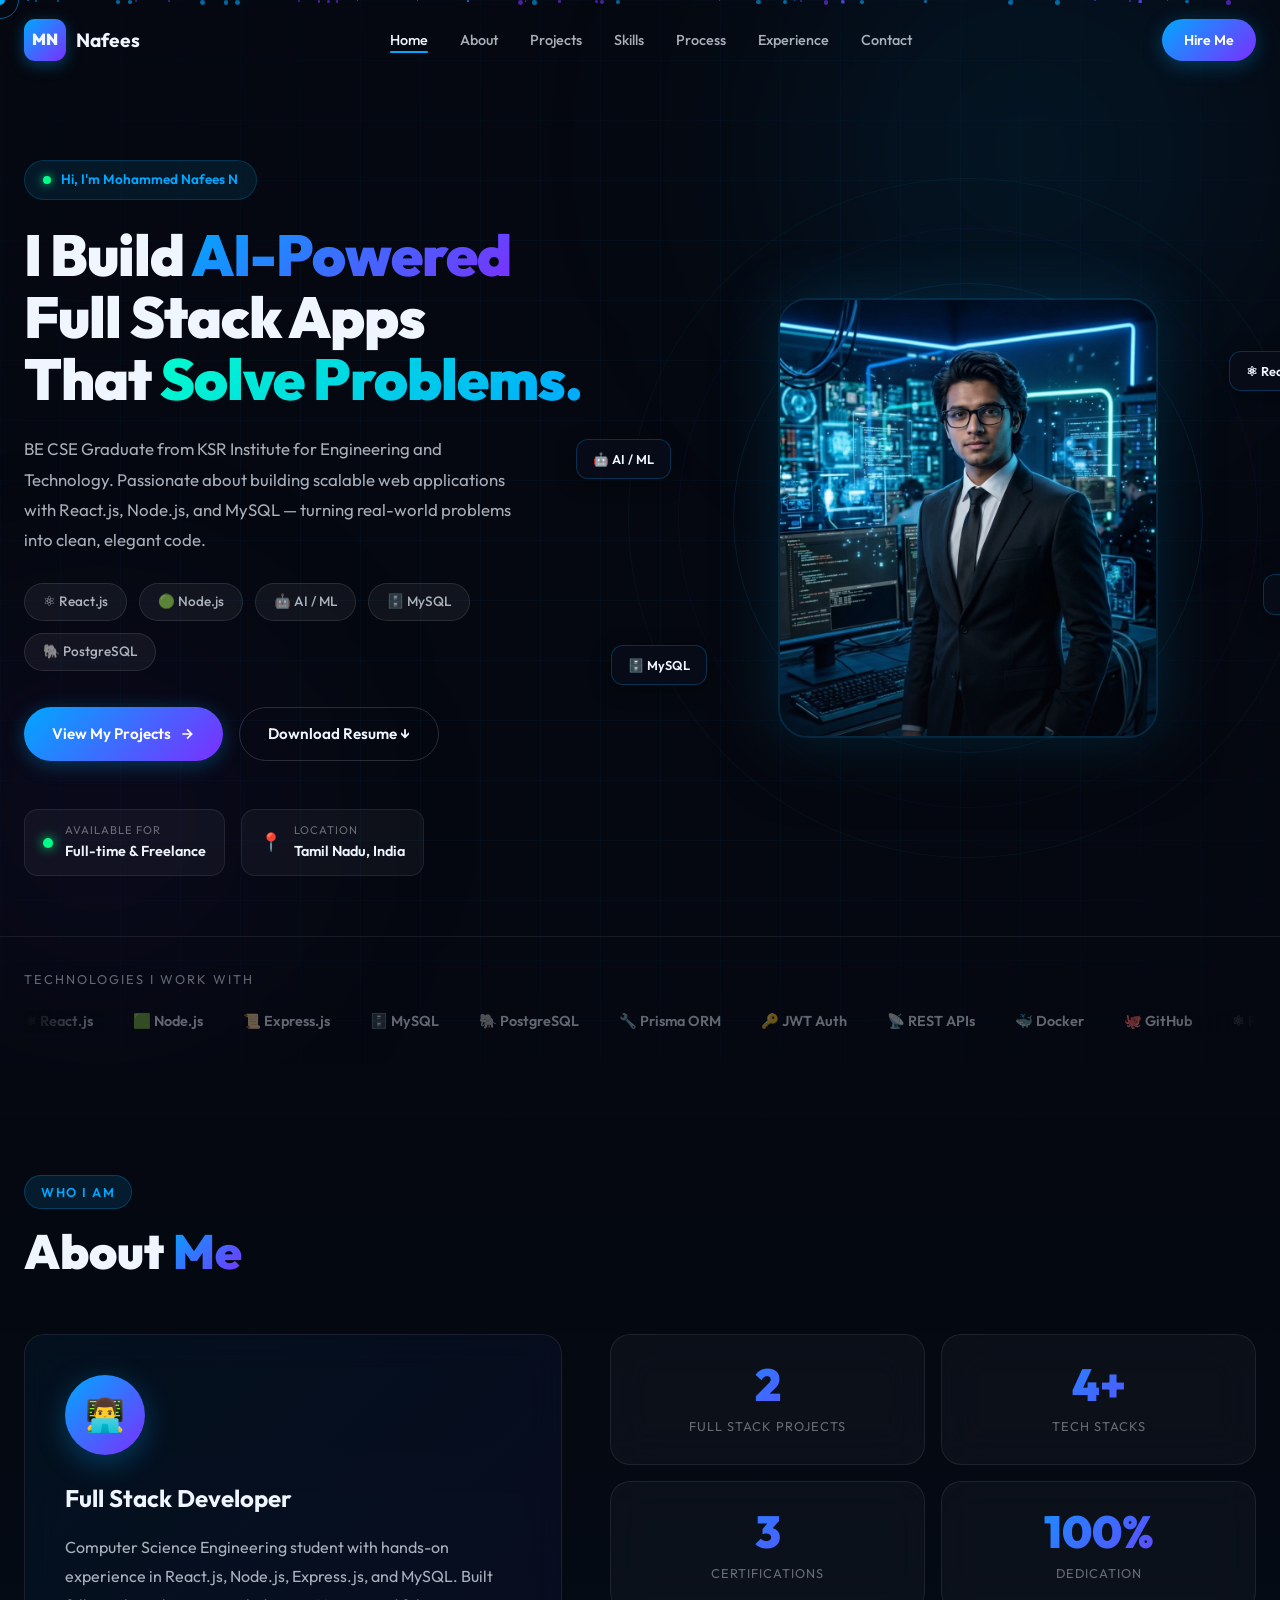
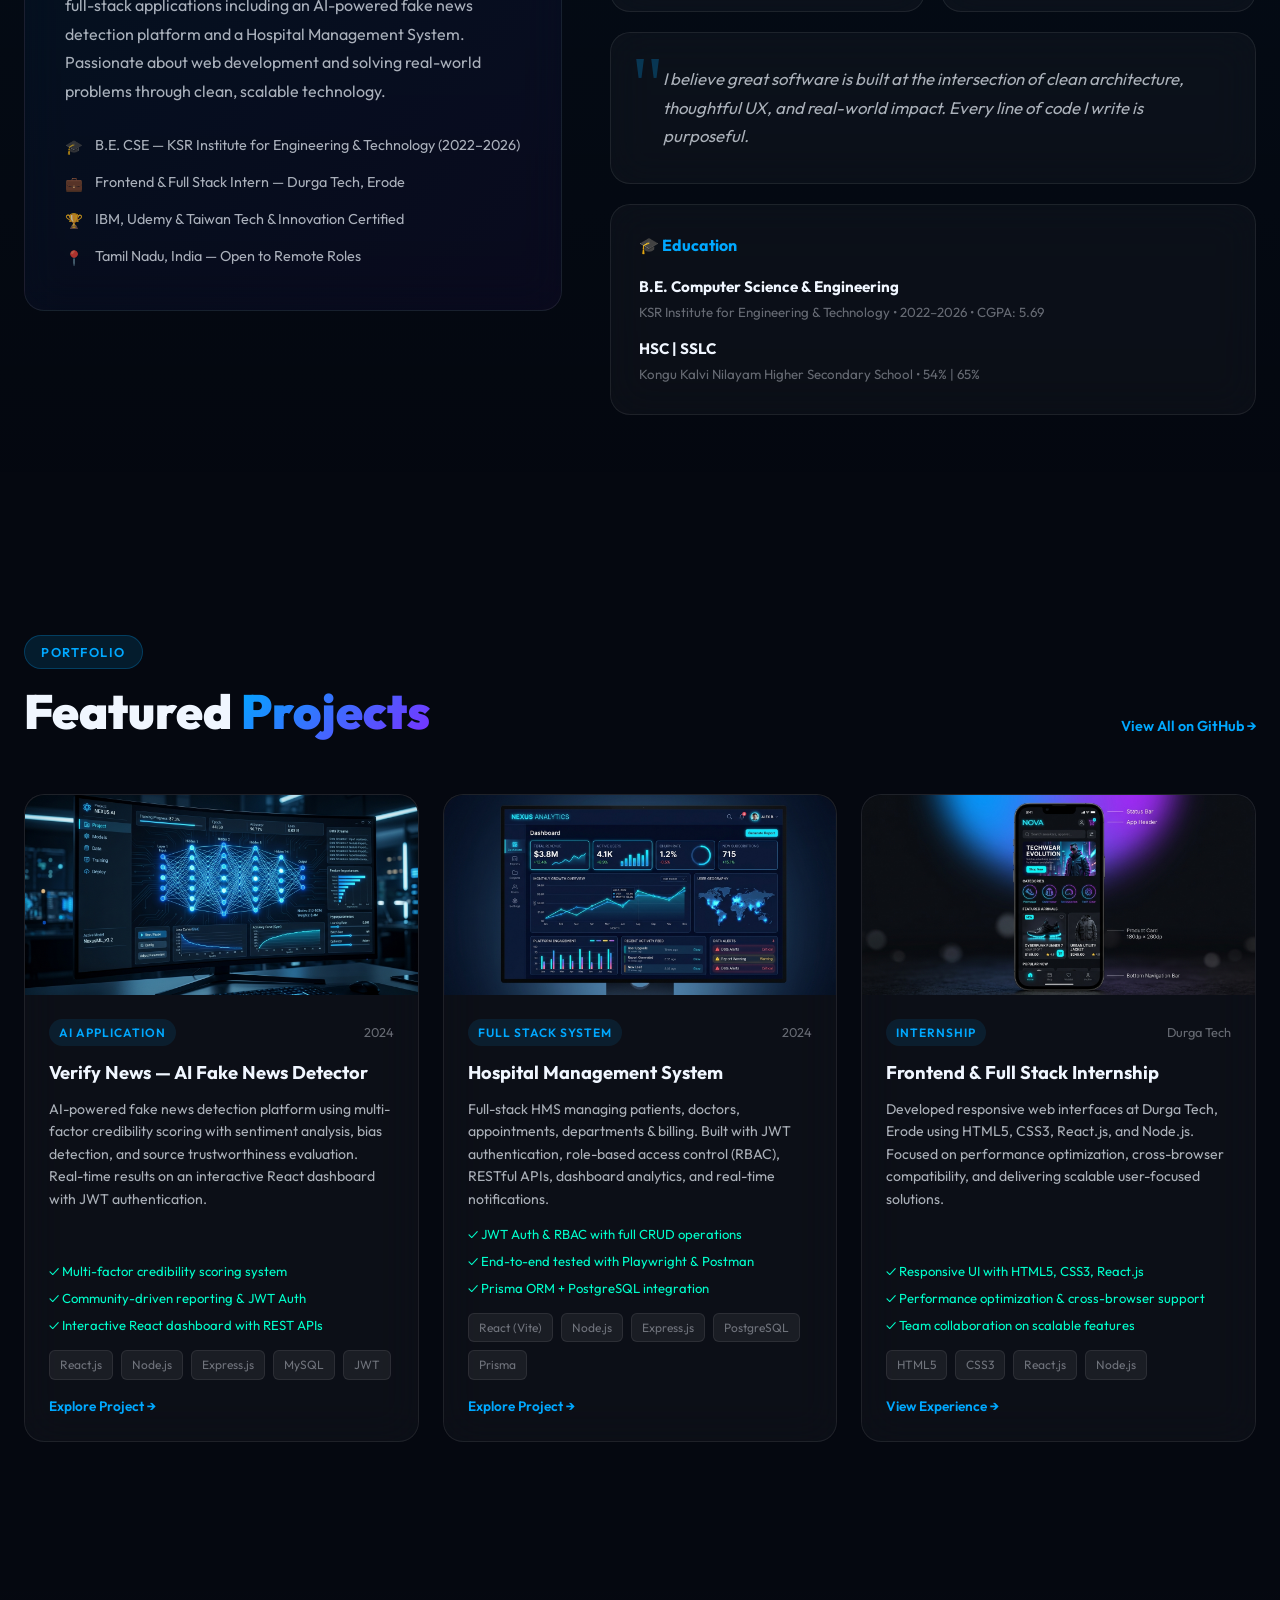
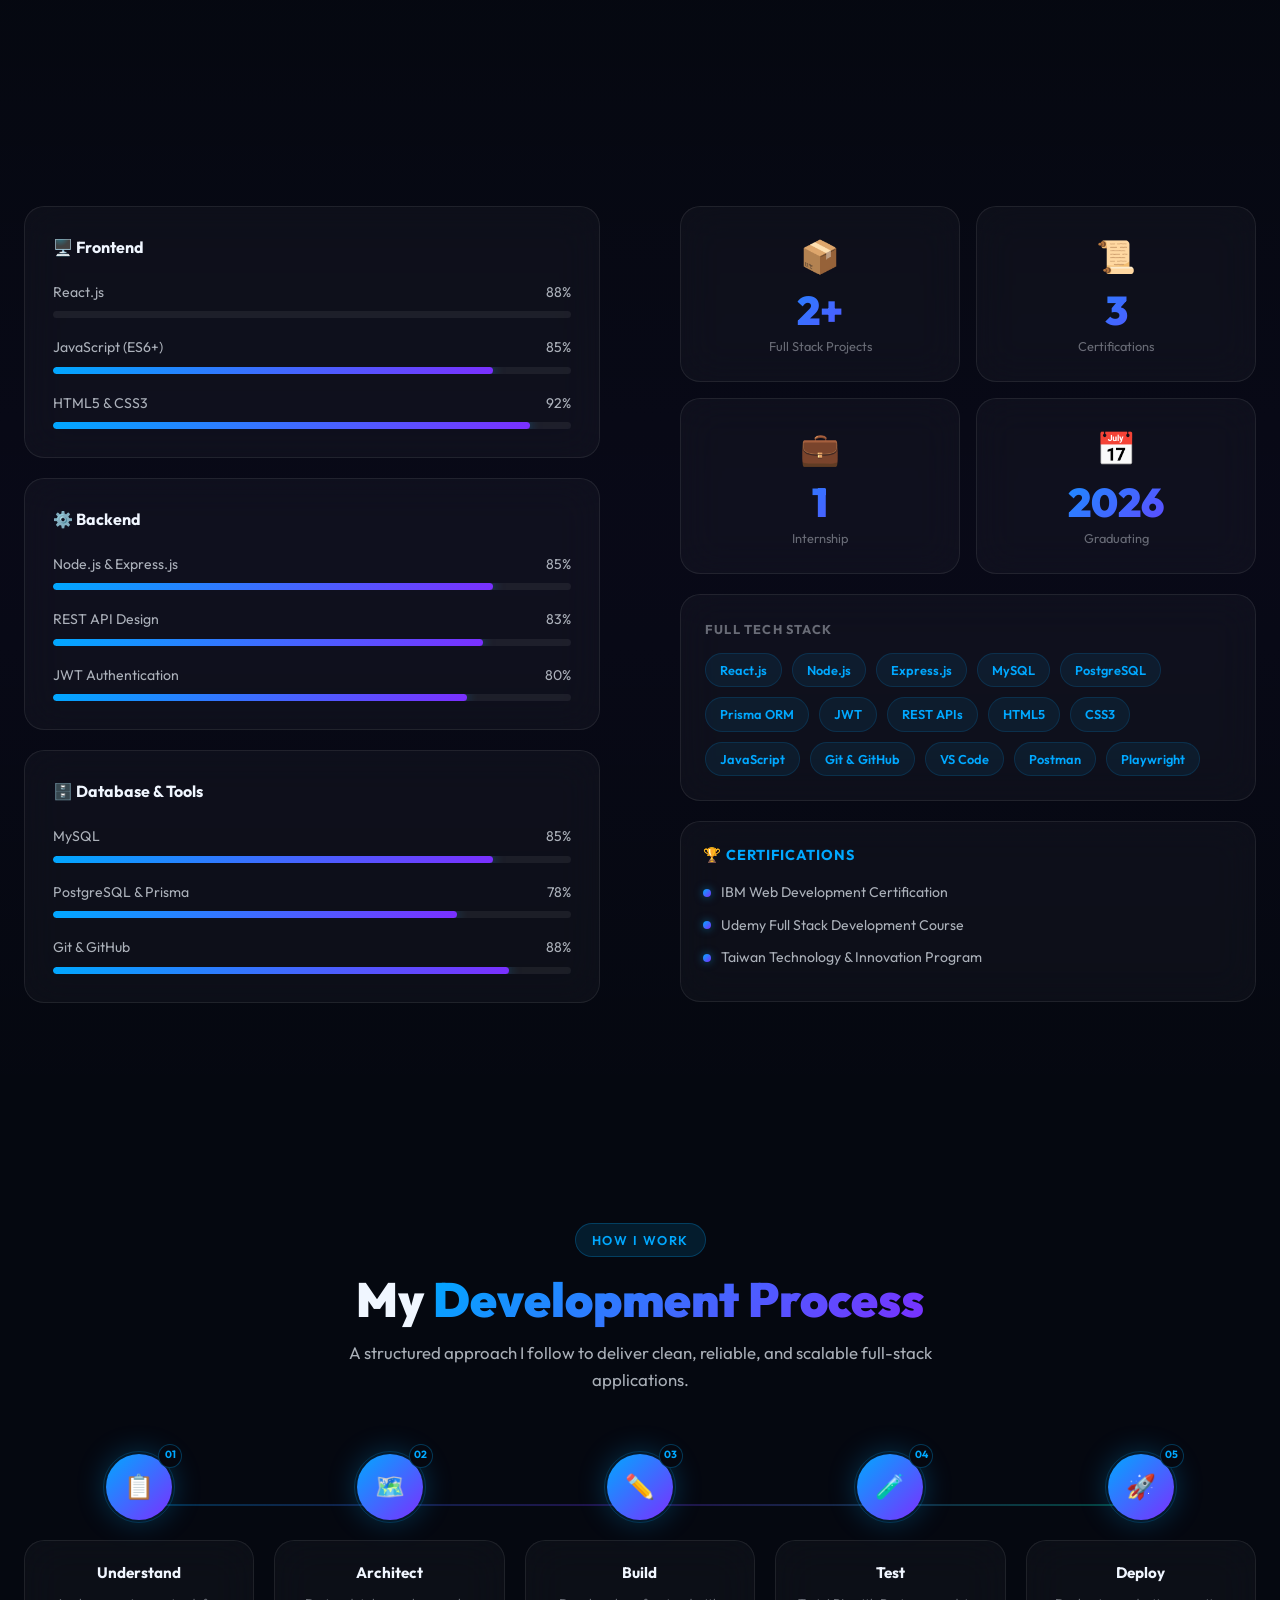
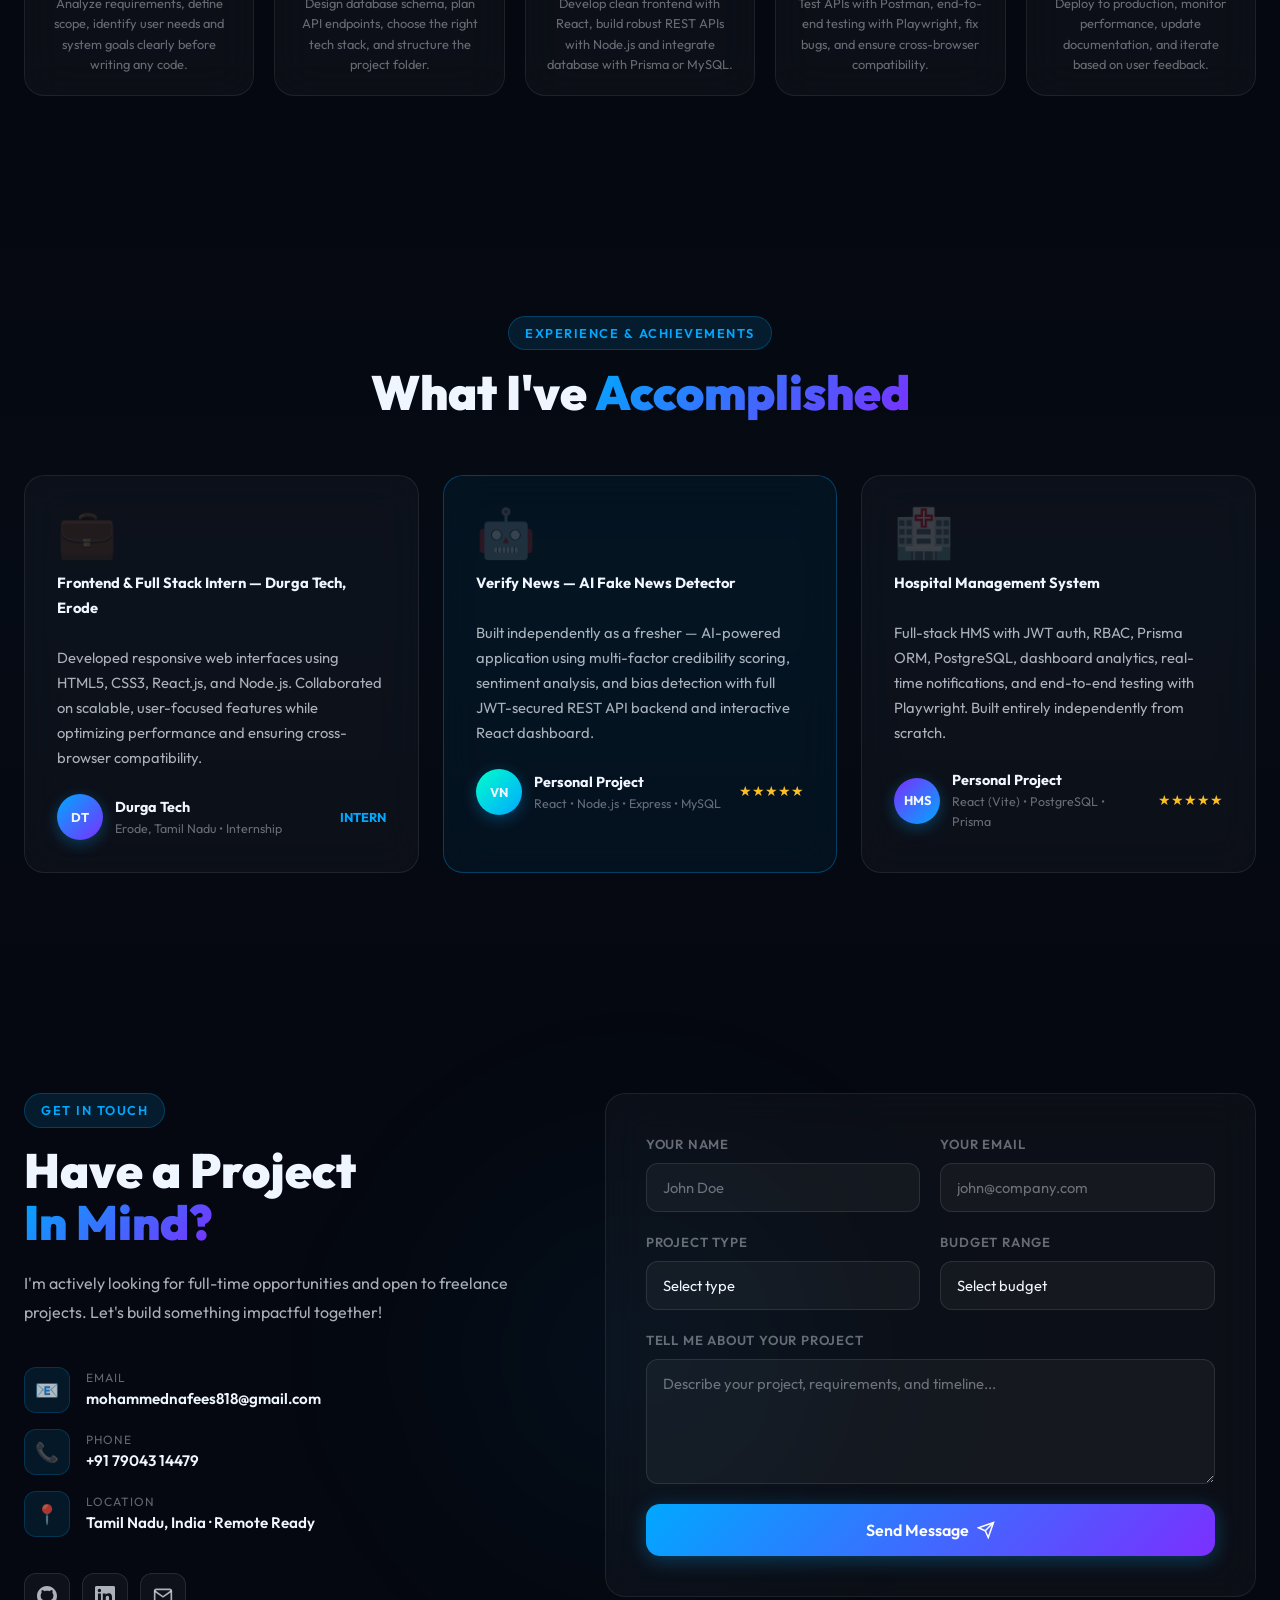
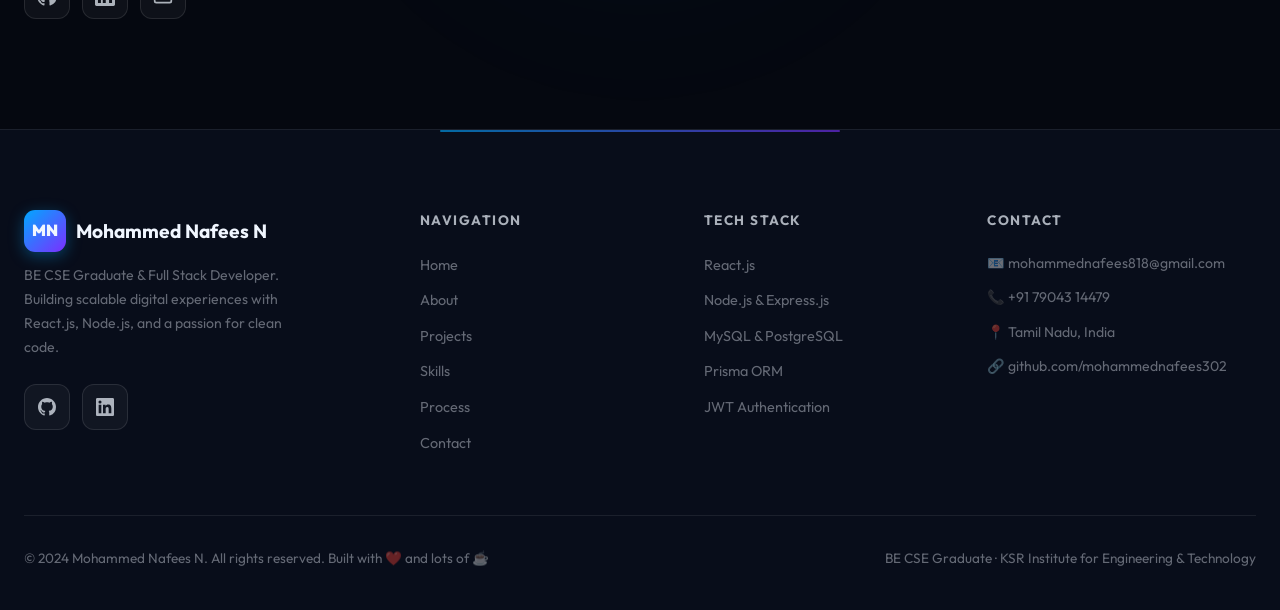
==== index.html @ f640bba7 "Initial portfolio upload" ====
﻿<!DOCTYPE html>
<html lang="en">
<head>
<meta charset="UTF-8"/>
<meta name="viewport" content="width=device-width, initial-scale=1.0"/>
<title>Mohammed Nafees N | Full Stack Developer</title>
<meta name="description" content="Mohammed Nafees N - BE CSE Graduate & Full Stack Developer skilled in React.js, Node.js, Express.js, MySQL and PostgreSQL."/>
<link href="https://fonts.googleapis.com/css2?family=Outfit:wght@300;400;500;600;700;800;900&display=swap" rel="stylesheet"/>
<style>
*,*::before,*::after{box-sizing:border-box;margin:0;padding:0}
:root{
  --bg:#050810;--bg2:#080d1a;--card:rgba(255,255,255,0.03);--card-h:rgba(255,255,255,0.06);
  --glass:rgba(255,255,255,0.08);--glow-b:rgba(0,168,255,0.3);
  --blue:#00a8ff;--purple:#7b2fff;--cyan:#00ffcc;
  --blue-g:rgba(0,168,255,0.15);
  --t1:#f0f6ff;--t2:rgba(240,246,255,0.7);--t3:rgba(240,246,255,0.4);
  --grad:linear-gradient(135deg,#00a8ff,#7b2fff);
  --grad2:linear-gradient(135deg,#00ffcc,#00a8ff);
  --sh:0 0 40px rgba(0,168,255,0.15);--sh2:0 8px 32px rgba(0,0,0,0.4);
  --r:20px;--r2:12px;--nav:80px;--pad:110px;
}
html{scroll-behavior:smooth;scroll-padding-top:var(--nav)}
body{font-family:'Outfit',sans-serif;background:var(--bg);color:var(--t1);overflow-x:hidden;line-height:1.6;cursor:none}

/* SCROLLBAR */
::-webkit-scrollbar{width:5px}::-webkit-scrollbar-track{background:var(--bg)}::-webkit-scrollbar-thumb{background:rgba(0,168,255,0.4);border-radius:3px}

/* CURSOR */
#cur,#cuf{position:fixed;border-radius:50%;pointer-events:none;z-index:9999;transform:translate(-50%,-50%);transition:transform .15s}
#cur{width:10px;height:10px;background:var(--blue);mix-blend-mode:screen;transition:transform .08s}
#cuf{width:38px;height:38px;border:1.5px solid rgba(0,168,255,0.5);transition:transform .18s ease-out}
a:hover,button:hover{cursor:none}

/* PARTICLES */
#ptc{position:fixed;inset:0;pointer-events:none;z-index:0;overflow:hidden}
.p{position:absolute;border-radius:50%;animation:pfloat linear infinite}
@keyframes pfloat{0%{transform:translateY(100vh) translateX(0);opacity:0}10%{opacity:.5}90%{opacity:.2}100%{transform:translateY(-80px) translateX(var(--d));opacity:0}}

/* NAVBAR */
.nav{position:fixed;top:0;left:0;right:0;height:var(--nav);z-index:1000;transition:all .4s;padding:0 24px}
.nav.sc{background:rgba(5,8,16,.94);backdrop-filter:blur(24px);border-bottom:1px solid var(--glass);box-shadow:0 4px 30px rgba(0,0,0,.5)}
.nc{max-width:1280px;margin:0 auto;height:100%;display:flex;align-items:center;gap:40px}
.logo{display:flex;align-items:center;gap:10px;text-decoration:none;color:var(--t1);font-weight:700;font-size:1.2rem;flex-shrink:0}
.lb{width:42px;height:42px;background:var(--grad);border-radius:11px;display:flex;align-items:center;justify-content:center;font-weight:900;font-size:1rem;box-shadow:0 4px 15px rgba(0,168,255,.35)}
.nl{display:flex;align-items:center;gap:4px;list-style:none;margin-left:auto}
.nl a{color:var(--t2);text-decoration:none;font-size:.9rem;font-weight:500;padding:8px 14px;border-radius:8px;transition:all .2s;position:relative}
.nl a::after{content:'';position:absolute;bottom:4px;left:50%;right:50%;height:2px;background:var(--blue);border-radius:2px;transition:all .3s}
.nl a:hover,.nl a.act{color:var(--t1)}
.nl a:hover::after,.nl a.act::after{left:14px;right:14px}
.hm{display:none;flex-direction:column;gap:5px;background:none;border:none;cursor:none;margin-left:auto;padding:4px}
.hm span{width:24px;height:2px;background:var(--t1);border-radius:2px;transition:.3s;display:block}

/* BUTTONS */
.btn{display:inline-flex;align-items:center;gap:8px;background:var(--grad);color:#fff;padding:14px 28px;border-radius:50px;font-weight:600;font-size:.95rem;text-decoration:none;border:none;cursor:none;font-family:'Outfit',sans-serif;transition:all .3s;position:relative;overflow:hidden;box-shadow:0 4px 20px rgba(0,168,255,.3)}
.btn::before{content:'';position:absolute;inset:0;background:linear-gradient(135deg,rgba(255,255,255,.15),transparent);opacity:0;transition:opacity .3s}
.btn:hover::before{opacity:1}
.btn:hover{transform:translateY(-3px);box-shadow:0 8px 30px rgba(0,168,255,.5)}
.btn.sm{padding:10px 22px;font-size:.88rem}
.btn.fw{width:100%;justify-content:center;border-radius:14px;padding:16px;font-size:1rem}
.btn2{display:inline-flex;align-items:center;gap:8px;background:transparent;color:var(--t1);padding:14px 28px;border-radius:50px;font-weight:600;font-size:.95rem;text-decoration:none;border:1.5px solid rgba(255,255,255,.15);cursor:none;font-family:'Outfit',sans-serif;transition:all .3s}
.btn2:hover{border-color:var(--blue);color:var(--blue);background:rgba(0,168,255,.08);transform:translateY(-2px)}

/* TEXT */
.gt{background:var(--grad);-webkit-background-clip:text;-webkit-text-fill-color:transparent;background-clip:text}
.gt2{background:var(--grad2);-webkit-background-clip:text;-webkit-text-fill-color:transparent;background-clip:text}
.tag-pill{display:inline-block;background:rgba(0,168,255,.12);color:var(--blue);border:1px solid rgba(0,168,255,.25);padding:6px 16px;border-radius:50px;font-size:.8rem;font-weight:600;letter-spacing:1.5px;text-transform:uppercase;margin-bottom:16px}

/* GLASS CARD */
.gc{background:var(--card);border:1px solid var(--glass);border-radius:var(--r);backdrop-filter:blur(20px);-webkit-backdrop-filter:blur(20px);transition:all .4s cubic-bezier(.25,.46,.45,.94)}
.gc:hover{background:var(--card-h);border-color:var(--glow-b);box-shadow:var(--sh),var(--sh2);transform:translateY(-5px)}

/* CONTAINER */
.con{max-width:1280px;margin:0 auto;padding:0 24px;position:relative;z-index:2}
.sec{padding:var(--pad) 0;position:relative}
.sh{margin-bottom:56px}
.sh h2{font-size:clamp(2rem,4vw,3rem);font-weight:900;line-height:1.1}
.sh.c{text-align:center}
.sd{color:var(--t2);max-width:600px;margin:14px auto 0;font-size:1.05rem}
.val{display:inline-block;color:var(--blue);font-weight:600;text-decoration:none;font-size:.9rem;margin-top:8px}
.val:hover{opacity:.8}

/* ========== HERO ========== */
.hero{min-height:100vh;display:flex;flex-direction:column;justify-content:center;position:relative;overflow:hidden;padding-top:var(--nav)}
.hgrid{position:absolute;inset:0;background-image:linear-gradient(rgba(0,168,255,.04) 1px,transparent 1px),linear-gradient(90deg,rgba(0,168,255,.04) 1px,transparent 1px);background-size:60px 60px;mask-image:radial-gradient(ellipse 80% 80% at 50% 50%,black 40%,transparent 100%);-webkit-mask-image:radial-gradient(ellipse 80% 80% at 50% 50%,black 40%,transparent 100%)}
.hglow{position:absolute;border-radius:50%;filter:blur(120px);pointer-events:none}
.hg1{width:700px;height:700px;background:radial-gradient(circle,rgba(0,168,255,.13),transparent 70%);top:-200px;right:-100px}
.hg2{width:500px;height:500px;background:radial-gradient(circle,rgba(123,47,255,.1),transparent 70%);bottom:0;left:-150px}
.hcon{max-width:1280px;margin:0 auto;padding:80px 24px 60px;display:grid;grid-template-columns:1fr 1fr;gap:80px;align-items:center;position:relative;z-index:2}
.hbadge{display:inline-flex;align-items:center;gap:10px;background:rgba(0,168,255,.1);border:1px solid rgba(0,168,255,.2);color:var(--blue);padding:8px 18px;border-radius:50px;font-size:.85rem;font-weight:600;margin-bottom:24px;animation:fdown .8s ease forwards}
.bdot{width:8px;height:8px;background:#00ff88;border-radius:50%;box-shadow:0 0 10px #00ff88;animation:pulse 2s infinite}
@keyframes pulse{0%,100%{box-shadow:0 0 6px #00ff88;transform:scale(1)}50%{box-shadow:0 0 18px #00ff88;transform:scale(1.25)}}
.htitle{font-size:clamp(2.4rem,4.5vw,4rem);font-weight:900;line-height:1.08;letter-spacing:-1px;margin-bottom:24px;animation:fup .9s .1s ease both}
.hdesc{color:var(--t2);font-size:1.05rem;line-height:1.8;margin-bottom:28px;max-width:500px;animation:fup .9s .2s ease both}
.htags{display:flex;gap:12px;flex-wrap:wrap;margin-bottom:36px;animation:fup .9s .3s ease both}
.htag{background:rgba(255,255,255,.05);border:1px solid rgba(255,255,255,.1);color:var(--t2);padding:7px 18px;border-radius:50px;font-size:.85rem;font-weight:500;transition:all .2s}
.htag:hover{border-color:rgba(0,168,255,.3);color:var(--blue);background:rgba(0,168,255,.06)}
.hact{display:flex;gap:16px;flex-wrap:wrap;margin-bottom:48px;animation:fup .9s .4s ease both}
.hsc{display:flex;gap:16px;flex-wrap:wrap;animation:fup .9s .5s ease both}
.scard{display:flex;align-items:center;gap:12px;background:rgba(255,255,255,.04);border:1px solid rgba(255,255,255,.08);padding:12px 18px;border-radius:14px;backdrop-filter:blur(10px)}
.sdot{width:10px;height:10px;border-radius:50%;flex-shrink:0}
.sdot.g{background:#00ff88;box-shadow:0 0 12px #00ff88;animation:pulse 2s infinite}
.slbl{font-size:.7rem;color:var(--t3);text-transform:uppercase;letter-spacing:1px}
.sval{font-size:.9rem;font-weight:600}
/* Hero Image */
.hiw{position:relative;display:flex;align-items:center;justify-content:center;animation:fright 1s .3s ease both}
.himc{position:relative;width:380px;height:440px;border-radius:30px;overflow:hidden;z-index:3;border:2px solid rgba(0,168,255,.2);box-shadow:0 0 60px rgba(0,168,255,.2),0 20px 60px rgba(0,0,0,.5)}
.himg{width:100%;height:100%;object-fit:cover}
.himgl{position:absolute;inset:0;background:linear-gradient(to top,rgba(5,8,16,.6) 0%,transparent 50%);z-index:4}
.oring{position:absolute;border-radius:50%;border:1px solid rgba(0,168,255,.12);animation:ospin linear infinite;z-index:1}
.or1{width:470px;height:470px;animation-duration:20s}
.or2{width:580px;height:580px;animation-duration:32s;border-color:rgba(123,47,255,.08);animation-direction:reverse}
.or3{width:680px;height:680px;animation-duration:45s;border-color:rgba(0,255,204,.05)}
@keyframes ospin{from{transform:rotate(0deg)}to{transform:rotate(360deg)}}
.fbadge{position:absolute;background:rgba(8,13,26,.92);border:1px solid rgba(0,168,255,.25);backdrop-filter:blur(12px);color:var(--t1);padding:9px 16px;border-radius:12px;font-size:.8rem;font-weight:600;z-index:10;white-space:nowrap;box-shadow:0 4px 20px rgba(0,0,0,.4)}
.fb1{top:12%;right:-12%;animation:bob 3s ease-in-out infinite}
.fb2{bottom:28%;right:-18%;animation:bob 3.5s .5s ease-in-out infinite}
.fb3{top:32%;left:-18%;animation:bob 4s 1s ease-in-out infinite}
.fb4{bottom:12%;left:-12%;animation:bob 3.2s 1.5s ease-in-out infinite}
@keyframes bob{0%,100%{transform:translateY(0)}50%{transform:translateY(-12px)}}

/* TRUSTED */
.trs{max-width:1280px;margin:0 auto;padding:32px 24px;border-top:1px solid var(--glass);position:relative;z-index:2}
.trsl{color:var(--t3);font-size:.8rem;text-transform:uppercase;letter-spacing:2px;margin-bottom:20px}
.trl{display:flex;gap:0;overflow:hidden;position:relative}
.trl::before,.trl::after{content:'';position:absolute;top:0;bottom:0;width:80px;z-index:2}
.trl::before{left:0;background:linear-gradient(90deg,var(--bg),transparent)}
.trl::after{right:0;background:linear-gradient(270deg,var(--bg),transparent)}
.trl-inner{display:flex;gap:40px;animation:scroll 20s linear infinite;white-space:nowrap}
.trl-inner2{display:flex;gap:40px;white-space:nowrap}
@keyframes scroll{0%{transform:translateX(0)}100%{transform:translateX(-50%)}}
.tlogo{color:var(--t3);font-size:.9rem;font-weight:600;transition:color .2s;flex-shrink:0}
.tlogo:hover{color:var(--t2)}

/* ANIMATIONS */
@keyframes fup{from{opacity:0;transform:translateY(35px)}to{opacity:1;transform:translateY(0)}}
@keyframes fdown{from{opacity:0;transform:translateY(-20px)}to{opacity:1;transform:translateY(0)}}
@keyframes fright{from{opacity:0;transform:translateX(45px)}to{opacity:1;transform:translateX(0)}}
.reveal{opacity:0;transform:translateY(40px);transition:opacity .7s ease,transform .7s ease}
.reveal.vis{opacity:1;transform:translateY(0)}

/* ========== ABOUT ========== */
.about{background:linear-gradient(180deg,transparent,rgba(0,168,255,.02),transparent)}
.agrid{display:grid;grid-template-columns:1fr 1.2fr;gap:48px;align-items:start}
.acard{padding:40px;background:linear-gradient(135deg,rgba(0,168,255,.05),rgba(123,47,255,.05))}
.aiconr{width:80px;height:80px;border-radius:50%;background:var(--grad);display:flex;align-items:center;justify-content:center;margin-bottom:24px;font-size:2rem;box-shadow:0 8px 30px rgba(0,168,255,.3)}
.acard h3{font-size:1.5rem;font-weight:700;margin-bottom:16px}
.acard>p{color:var(--t2);line-height:1.8;margin-bottom:28px}
.ahls{display:flex;flex-direction:column;gap:12px}
.ahl{display:flex;align-items:flex-start;gap:12px;color:var(--t2);font-size:.9rem}
.ahl span:first-child{margin-top:2px;flex-shrink:0}
.sgrid{display:grid;grid-template-columns:1fr 1fr;gap:16px;margin-bottom:20px}
.sc2{padding:28px;text-align:center}
.sn{font-size:2.8rem;font-weight:900;background:var(--grad);-webkit-background-clip:text;-webkit-text-fill-color:transparent;background-clip:text;line-height:1}
.slab{color:var(--t3);font-size:.8rem;text-transform:uppercase;letter-spacing:1px;margin-top:8px}
.aq{padding:32px;position:relative;overflow:hidden}
.qm{font-size:5rem;line-height:.8;color:var(--blue);opacity:.25;font-family:Georgia,serif;position:absolute;top:20px;left:20px}
.aq p{color:var(--t2);font-style:italic;font-size:1.05rem;line-height:1.7;padding-left:20px;position:relative;z-index:1}
.educ{padding:28px;margin-top:20px}
.educ h4{font-size:1rem;font-weight:700;margin-bottom:16px;color:var(--blue)}
.educ-list{display:flex;flex-direction:column;gap:14px}
.educ-item h5{font-weight:700;font-size:.95rem}
.educ-item p{color:var(--t3);font-size:.83rem;margin-top:3px}

/* ========== WORK ========== */
.pgrid{display:grid;grid-template-columns:repeat(3,1fr);gap:24px}
.pcard{overflow:hidden;display:flex;flex-direction:column;transition:all .4s cubic-bezier(.25,.46,.45,.94)}
.pcard:hover{transform:translateY(-8px) scale(1.01)}
.piw{position:relative;overflow:hidden;height:200px;border-radius:var(--r) var(--r) 0 0}
.pimg{width:100%;height:100%;object-fit:cover;transition:transform .6s ease}
.pcard:hover .pimg{transform:scale(1.08)}
.pov{position:absolute;inset:0;background:rgba(5,8,16,.88);display:flex;align-items:center;justify-content:center;gap:16px;opacity:0;transition:opacity .35s;border-radius:var(--r) var(--r) 0 0}
.pcard:hover .pov{opacity:1}
.plb,.pgb{padding:10px 20px;border-radius:50px;font-size:.85rem;font-weight:600;text-decoration:none;transition:transform .2s}
.plb{background:var(--grad);color:#fff}
.pgb{background:transparent;border:1px solid rgba(255,255,255,.3);color:#fff}
.plb:hover,.pgb:hover{transform:scale(1.06)}
.pi{padding:24px;flex:1;display:flex;flex-direction:column}
.pm{display:flex;justify-content:space-between;align-items:center;margin-bottom:12px}
.pt{font-size:.75rem;text-transform:uppercase;letter-spacing:1px;color:var(--blue);font-weight:600;background:rgba(0,168,255,.1);padding:4px 10px;border-radius:50px}
.py{font-size:.8rem;color:var(--t3)}
.ptitle{font-size:1.15rem;font-weight:700;margin-bottom:10px}
.pdesc{color:var(--t2);font-size:.88rem;line-height:1.6;margin-bottom:14px;flex:1}
.ppts{display:flex;flex-direction:column;gap:6px;margin-bottom:14px}
.ppt{font-size:.82rem;color:var(--cyan);display:flex;align-items:center;gap:6px}
.ptags{display:flex;gap:8px;flex-wrap:wrap;margin-bottom:16px}
.ptags span{background:rgba(255,255,255,.06);border:1px solid rgba(255,255,255,.08);color:var(--t3);font-size:.75rem;padding:4px 10px;border-radius:6px}
.plink{color:var(--blue);font-size:.85rem;font-weight:600;text-decoration:none;transition:opacity .2s}
.plink:hover{opacity:.75}

/* ========== SKILLS ========== */
.skills{background:linear-gradient(180deg,transparent,rgba(123,47,255,.03),transparent)}
.skgrid{display:grid;grid-template-columns:1fr 1fr;gap:80px;align-items:start}
.skgrid h2{font-size:clamp(1.8rem,3vw,2.4rem);font-weight:900;margin-bottom:32px}
.skcats{display:flex;flex-direction:column;gap:20px}
.skcat{padding:28px}
.catit{font-size:1rem;font-weight:700;margin-bottom:20px}
.sbars{display:flex;flex-direction:column;gap:18px}
.sbi{}
.sbh{display:flex;justify-content:space-between;margin-bottom:8px;font-size:.88rem;color:var(--t2)}
.sbbg{height:7px;background:rgba(255,255,255,.06);border-radius:10px;overflow:hidden}
.sbf{height:100%;width:0;border-radius:10px;background:var(--grad);transition:width 1.6s cubic-bezier(.25,.46,.45,.94);box-shadow:0 0 12px rgba(0,168,255,.5)}
.igrid{display:grid;grid-template-columns:1fr 1fr;gap:16px;margin-bottom:20px}
.icard{padding:24px;text-align:center}
.iicon{font-size:2rem;margin-bottom:8px}
.inum{font-size:2.5rem;font-weight:900;background:var(--grad);-webkit-background-clip:text;-webkit-text-fill-color:transparent;background-clip:text;line-height:1}
.ilab{color:var(--t3);font-size:.8rem;margin-top:6px}
.tbub{padding:24px}
.tbub h4{color:var(--t3);font-size:.8rem;text-transform:uppercase;letter-spacing:1.2px;margin-bottom:14px}
.bwrap{display:flex;flex-wrap:wrap;gap:10px}
.bub{background:rgba(0,168,255,.08);border:1px solid rgba(0,168,255,.15);color:var(--blue);font-size:.8rem;font-weight:600;padding:6px 14px;border-radius:50px;transition:all .2s;cursor:default}
.bub:hover{background:rgba(0,168,255,.2);box-shadow:0 0 15px rgba(0,168,255,.2)}
.certc{padding:22px;margin-top:20px}
.certc h4{color:var(--blue);font-size:.9rem;font-weight:700;margin-bottom:14px;text-transform:uppercase;letter-spacing:1px}
.citem{display:flex;align-items:center;gap:10px;color:var(--t2);font-size:.88rem;margin-bottom:10px}
.cdot{width:8px;height:8px;border-radius:50%;background:var(--grad);flex-shrink:0;box-shadow:0 0 8px rgba(0,168,255,.5)}

/* ========== PROCESS ========== */
.ptl{position:relative;display:grid;grid-template-columns:repeat(5,1fr);gap:20px;margin-top:60px}
.pline{position:absolute;top:50px;left:10%;right:10%;height:2px;background:linear-gradient(90deg,var(--blue),var(--purple),var(--cyan));border-radius:2px;opacity:.25;z-index:0}
.pstep{display:flex;flex-direction:column;align-items:center;gap:20px;text-align:center;position:relative;z-index:2}
.psiw{position:relative}
.psico{width:66px;height:66px;background:var(--grad);border-radius:50%;display:flex;align-items:center;justify-content:center;font-size:1.5rem;box-shadow:0 0 30px rgba(0,168,255,.3);transition:transform .3s;position:relative}
.pstep:hover .psico{transform:scale(1.12)}
.psico::after{content:'';position:absolute;inset:-3px;border-radius:50%;border:1px solid rgba(0,168,255,.2);animation:ospin 8s linear infinite}
.pnum{position:absolute;top:-10px;right:-10px;background:var(--bg);color:var(--blue);font-size:.65rem;font-weight:700;width:24px;height:24px;border-radius:50%;border:1px solid rgba(0,168,255,.3);display:flex;align-items:center;justify-content:center}
.psc{padding:20px;flex:1;width:100%}
.psc h3{font-size:.95rem;font-weight:700;margin-bottom:8px}
.psc p{color:var(--t3);font-size:.8rem;line-height:1.6}

/* ========== EXPERIENCE ========== */
.tgrid{display:grid;grid-template-columns:repeat(3,1fr);gap:24px}
.tcard{padding:32px;position:relative;overflow:hidden}
.tcard.ft{border-color:rgba(0,168,255,.3);background:rgba(0,168,255,.06)}
.qi{font-size:3rem;color:var(--blue);opacity:.2;line-height:1;margin-bottom:14px}
.ttxt{color:var(--t2);font-size:.92rem;line-height:1.7;margin-bottom:24px}
.ttxt strong{color:var(--t1)}
.tau{display:flex;align-items:center;gap:12px}
.tav{width:46px;height:46px;border-radius:50%;background:var(--grad);display:flex;align-items:center;justify-content:center;font-weight:700;font-size:.8rem;flex-shrink:0;box-shadow:0 4px 15px rgba(0,168,255,.3)}
.tan{font-weight:700;font-size:.9rem}
.tar{color:var(--t3);font-size:.78rem}
.tstr{margin-left:auto;color:#fbbf24;font-size:.85rem}

/* ========== CONTACT ========== */
.cbg{position:absolute;width:600px;height:600px;background:radial-gradient(circle,rgba(0,168,255,.06),transparent 70%);top:50%;left:50%;transform:translate(-50%,-50%);filter:blur(80px);pointer-events:none}
.cgrid{display:grid;grid-template-columns:1fr 1.3fr;gap:80px;align-items:start}
.cgrid h2{font-size:clamp(2rem,4vw,3rem);font-weight:900;line-height:1.1;margin-bottom:20px}
.cgrid>div>p{color:var(--t2);line-height:1.8;margin-bottom:40px}
.cinfo{display:flex;flex-direction:column;gap:16px;margin-bottom:36px}
.citm{display:flex;align-items:center;gap:16px;text-decoration:none;color:var(--t2);transition:color .2s}
.citm:hover{color:var(--blue)}
.ciw{width:46px;height:46px;background:rgba(0,168,255,.1);border:1px solid rgba(0,168,255,.2);border-radius:12px;display:flex;align-items:center;justify-content:center;font-size:1.2rem;flex-shrink:0}
.clbl{font-size:.75rem;color:var(--t3);text-transform:uppercase;letter-spacing:1px}
.cval{font-size:.95rem;font-weight:600;color:var(--t1)}
.slinks{display:flex;gap:12px}
.sl{width:46px;height:46px;background:rgba(255,255,255,.04);border:1px solid rgba(255,255,255,.1);border-radius:12px;display:flex;align-items:center;justify-content:center;color:var(--t2);text-decoration:none;transition:all .2s;cursor:none}
.sl:hover{border-color:var(--blue);color:var(--blue);background:rgba(0,168,255,.1);transform:translateY(-3px)}
.cform{padding:40px}
.frow{display:grid;grid-template-columns:1fr 1fr;gap:20px;margin-bottom:20px}
.fg{display:flex;flex-direction:column;gap:8px}
.fg label{font-size:.82rem;color:var(--t3);font-weight:600;text-transform:uppercase;letter-spacing:.8px}
.fg input,.fg select,.fg textarea{background:rgba(255,255,255,.04);border:1px solid rgba(255,255,255,.1);border-radius:12px;color:var(--t1);font-family:'Outfit',sans-serif;font-size:.92rem;padding:14px 16px;transition:border-color .2s,box-shadow .2s;outline:none;width:100%;resize:vertical;-webkit-appearance:none;appearance:none}
.fg select option{background:#0d1424;color:var(--t1)}
.fg input:focus,.fg select:focus,.fg textarea:focus{border-color:var(--blue);box-shadow:0 0 0 3px rgba(0,168,255,.12)}
.fg input::placeholder,.fg textarea::placeholder{color:var(--t3)}
.fg-full{margin-bottom:20px}
.fsucc{display:none;margin-top:14px;padding:14px 20px;background:rgba(0,255,136,.1);border:1px solid rgba(0,255,136,.25);border-radius:12px;color:#00ff88;font-size:.9rem;font-weight:600;text-align:center}

/* ========== FOOTER ========== */
.footer{background:var(--bg2);border-top:1px solid var(--glass);padding:80px 0 40px;position:relative}
.fglow{position:absolute;top:0;left:50%;transform:translateX(-50%);width:400px;height:2px;background:var(--grad);opacity:.6;border-radius:2px}
.fgrid{display:grid;grid-template-columns:1.5fr 1fr 1fr 1.2fr;gap:60px;margin-bottom:60px}
.fbrand>p{color:var(--t3);font-size:.88rem;line-height:1.7;max-width:260px;margin-top:12px}
.fcol h4{font-size:.85rem;text-transform:uppercase;letter-spacing:1.5px;color:var(--t2);font-weight:700;margin-bottom:20px}
.fcol ul{list-style:none;display:flex;flex-direction:column;gap:10px}
.fcol ul li a{color:var(--t3);text-decoration:none;font-size:.9rem;transition:color .2s}
.fcol ul li a:hover{color:var(--blue)}
.fci{display:flex;flex-direction:column;gap:12px}
.fci a,.fci span{color:var(--t3);text-decoration:none;font-size:.88rem;transition:color .2s;display:block}
.fci a:hover{color:var(--blue)}
.fbot{border-top:1px solid var(--glass);padding-top:32px;display:flex;justify-content:space-between;align-items:center;flex-wrap:wrap;gap:12px}
.fbot p{color:var(--t3);font-size:.85rem}

/* RESPONSIVE */
@media(max-width:1024px){
  .hcon{grid-template-columns:1fr;gap:60px}
  .hiw{order:-1;justify-content:center}
  .hcont{text-align:center}
  .hdesc{max-width:600px;margin-left:auto;margin-right:auto}
  .htags,.hact,.hsc{justify-content:center}
  .agrid{grid-template-columns:1fr}
  .skgrid{grid-template-columns:1fr;gap:60px}
  .cgrid{grid-template-columns:1fr;gap:48px}
  .fgrid{grid-template-columns:1fr 1fr;gap:40px}
  .ptl{grid-template-columns:1fr}
  .pline{display:none}
  .pstep{flex-direction:row;text-align:left}
  .psc{text-align:left}
  .pgrid{grid-template-columns:1fr}
  .tgrid{grid-template-columns:1fr}
}
@media(max-width:768px){
  :root{--pad:80px}
  .nl{display:none;flex-direction:column;position:fixed;top:var(--nav);left:0;right:0;background:rgba(5,8,16,.97);backdrop-filter:blur(20px);padding:16px;border-bottom:1px solid var(--glass);gap:4px;z-index:999}
  .nl.open{display:flex}
  .nl a{padding:12px 16px;border-radius:10px}
  .nav .btn.sm{display:none}
  .hm{display:flex}
  .himc{width:300px;height:360px}
  .or1{width:360px;height:360px}.or2{width:440px;height:440px}.or3{width:520px;height:520px}
  .fbadge{display:none}
  .fgrid{grid-template-columns:1fr;gap:32px}
  .fbot{flex-direction:column;text-align:center}
  .frow{grid-template-columns:1fr}
  .sgrid,.igrid{grid-template-columns:1fr 1fr}
}
</style>
</head>
<body>

<div id="cur"></div>
<div id="cuf"></div>
<div id="ptc"></div>

<!-- NAV -->
<nav class="nav" id="nav">
  <div class="nc">
    <a href="#home" class="logo"><div class="lb">MN</div><span>Nafees</span></a>
    <ul class="nl" id="nl">
      <li><a href="#home" class="act">Home</a></li>
      <li><a href="#about">About</a></li>
      <li><a href="#work">Projects</a></li>
      <li><a href="#skills">Skills</a></li>
      <li><a href="#process">Process</a></li>
      <li><a href="#exp">Experience</a></li>
      <li><a href="#contact">Contact</a></li>
    </ul>
    <a href="#contact" class="btn sm" style="margin-left:auto">Hire Me</a>
    <button class="hm" id="hm" aria-label="menu"><span></span><span></span><span></span></button>
  </div>
</nav>

<!-- HERO -->
<section class="hero" id="home">
  <div class="hgrid"></div>
  <div class="hglow hg1"></div>
  <div class="hglow hg2"></div>
  <div class="hcon">
    <div class="hcont">
      <div class="hbadge"><span class="bdot"></span>Hi, I'm Mohammed Nafees N</div>
      <h1 class="htitle">
        I Build <span class="gt">AI-Powered</span><br>
        Full Stack Apps<br>
        That <span class="gt2">Solve Problems.</span>
      </h1>
      <p class="hdesc">BE CSE Graduate from KSR Institute for Engineering and Technology. Passionate about building scalable web applications with React.js, Node.js, and MySQL — turning real-world problems into clean, elegant code.</p>
      <div class="htags">
        <span class="htag">⚛ React.js</span>
        <span class="htag">🟢 Node.js</span>
        <span class="htag">🤖 AI / ML</span>
        <span class="htag">🗄️ MySQL</span>
        <span class="htag">🐘 PostgreSQL</span>
      </div>
      <div class="hact">
        <a href="#work" class="btn">View My Projects <svg width="16" height="16" viewBox="0 0 24 24" fill="none" stroke="currentColor" stroke-width="2.5"><path d="M5 12h14M12 5l7 7-7 7"/></svg></a>
        <a href="resume.html" target="_blank" class="btn2">Download Resume ↓</a>
      </div>
      <div class="hsc">
        <div class="scard"><div class="sdot g"></div><div><div class="slbl">Available for</div><div class="sval">Full-time &amp; Freelance</div></div></div>
        <div class="scard"><div style="font-size:1.1rem">📍</div><div><div class="slbl">Location</div><div class="sval">Tamil Nadu, India</div></div></div>
      </div>
    </div>
    <div class="hiw">
      <div class="oring or1"></div>
      <div class="oring or2"></div>
      <div class="oring or3"></div>
      <div class="himc">
        <img src="[data-uri]" alt="Mohammed Nafees N" class="himg" onerror="this.style.display='none';this.parentElement.style.background='linear-gradient(135deg,#00a8ff22,#7b2fff22)';this.parentElement.innerHTML+='<div style=\'position:absolute;inset:0;display:flex;align-items:center;justify-content:center;font-size:6rem\'>👨‍💻</div>'" />
        <div class="himgl"></div>
      </div>
      <div class="fbadge fb1">⚛ React.js</div>
      <div class="fbadge fb2">🟢 Node.js</div>
      <div class="fbadge fb3">🤖 AI / ML</div>
      <div class="fbadge fb4">🗄️ MySQL</div>
    </div>
  </div>
  <div class="trs">
    <p class="trsl">Technologies I Work With</p>
    <div class="trl">
      <div class="trl-inner">
        <span class="tlogo">⚛ React.js</span><span class="tlogo">🟩 Node.js</span><span class="tlogo">📜 Express.js</span><span class="tlogo">🗄️ MySQL</span><span class="tlogo">🐘 PostgreSQL</span><span class="tlogo">🔧 Prisma ORM</span><span class="tlogo">🔑 JWT Auth</span><span class="tlogo">📡 REST APIs</span><span class="tlogo">🐳 Docker</span><span class="tlogo">🐙 GitHub</span>
        <span class="tlogo">⚛ React.js</span><span class="tlogo">🟩 Node.js</span><span class="tlogo">📜 Express.js</span><span class="tlogo">🗄️ MySQL</span><span class="tlogo">🐘 PostgreSQL</span><span class="tlogo">🔧 Prisma ORM</span><span class="tlogo">🔑 JWT Auth</span><span class="tlogo">📡 REST APIs</span><span class="tlogo">🐳 Docker</span><span class="tlogo">🐙 GitHub</span>
      </div>
    </div>
  </div>
</section>

<!-- ABOUT -->
<section class="about sec" id="about" style="padding:var(--pad) 0">
  <div class="con">
    <div class="sh reveal"><span class="tag-pill">Who I Am</span><h2>About <span class="gt">Me</span></h2></div>
    <div class="agrid">
      <div class="reveal">
        <div class="gc acard">
          <div class="aiconr">👨‍💻</div>
          <h3>Full Stack Developer</h3>
          <p>Computer Science Engineering student with hands-on experience in React.js, Node.js, Express.js, and MySQL. Built full-stack applications including an AI-powered fake news detection platform and a Hospital Management System. Passionate about web development and solving real-world problems through clean, scalable technology.</p>
          <div class="ahls">
            <div class="ahl"><span>🎓</span><span>B.E. CSE — KSR Institute for Engineering &amp; Technology (2022–2026)</span></div>
            <div class="ahl"><span>💼</span><span>Frontend &amp; Full Stack Intern — Durga Tech, Erode</span></div>
            <div class="ahl"><span>🏆</span><span>IBM, Udemy &amp; Taiwan Tech &amp; Innovation Certified</span></div>
            <div class="ahl"><span>📍</span><span>Tamil Nadu, India — Open to Remote Roles</span></div>
          </div>
        </div>
      </div>
      <div>
        <div class="sgrid reveal">
          <div class="gc sc2"><div class="sn" id="cn1">2</div><div class="slab">Full Stack Projects</div></div>
          <div class="gc sc2"><div class="sn" id="cn2">4+</div><div class="slab">Tech Stacks</div></div>
          <div class="gc sc2"><div class="sn" id="cn3">3</div><div class="slab">Certifications</div></div>
          <div class="gc sc2"><div class="sn" id="cn4">100%</div><div class="slab">Dedication</div></div>
        </div>
        <div class="gc aq reveal">
          <span class="qm">"</span>
          <p>I believe great software is built at the intersection of clean architecture, thoughtful UX, and real-world impact. Every line of code I write is purposeful.</p>
        </div>
        <div class="gc educ reveal">
          <h4>🎓 Education</h4>
          <div class="educ-list">
            <div class="educ-item"><h5>B.E. Computer Science &amp; Engineering</h5><p>KSR Institute for Engineering &amp; Technology • 2022–2026 • CGPA: 5.69</p></div>
            <div class="educ-item"><h5>HSC | SSLC</h5><p>Kongu Kalvi Nilayam Higher Secondary School • 54% | 65%</p></div>
          </div>
        </div>
      </div>
    </div>
  </div>
</section>

<!-- WORK -->
<section style="padding:var(--pad) 0" id="work">
  <div class="con">
    <div class="sh reveal" style="display:flex;justify-content:space-between;align-items:flex-end;flex-wrap:wrap">
      <div><span class="tag-pill">Portfolio</span><h2>Featured <span class="gt">Projects</span></h2></div>
      <a href="https://github.com/mohammednafees302" target="_blank" class="val">View All on GitHub →</a>
    </div>
    <div class="pgrid">

      <div class="gc pcard reveal">
        <div class="piw">
          <img src="[data-uri]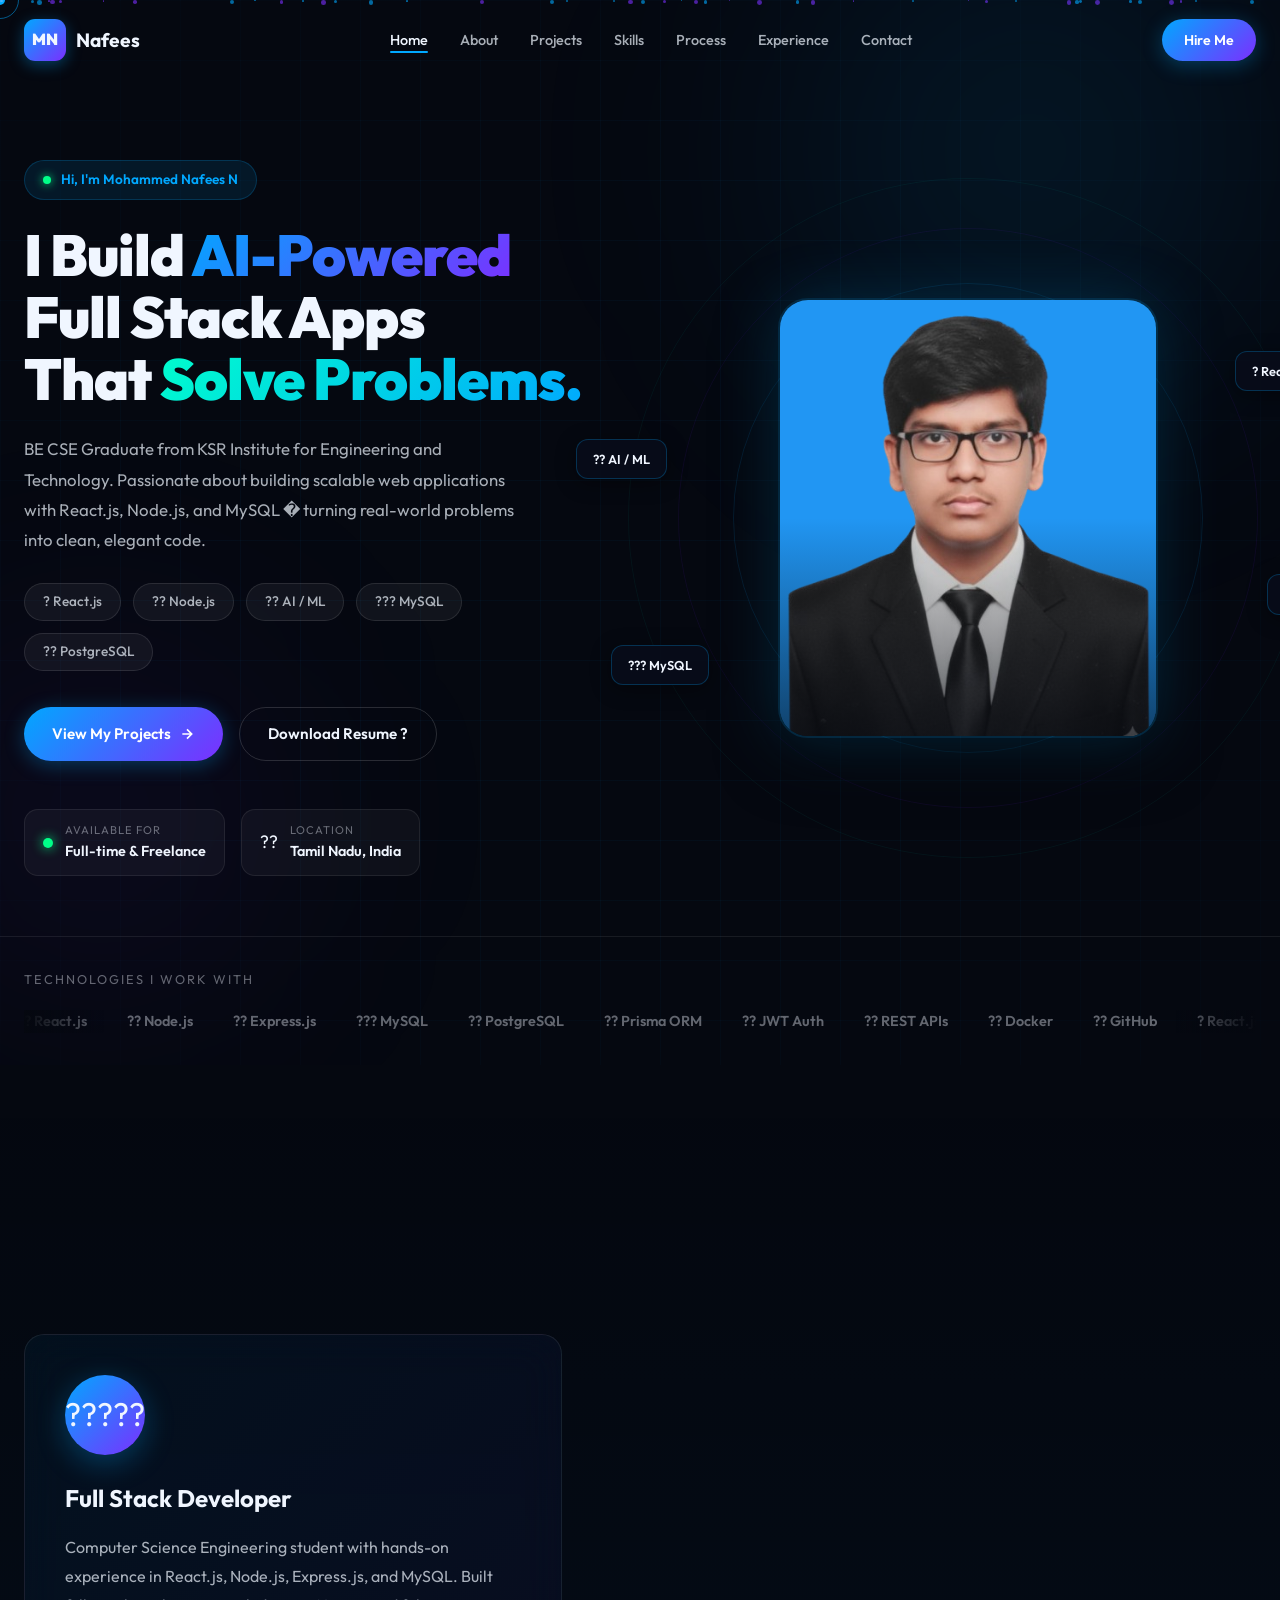
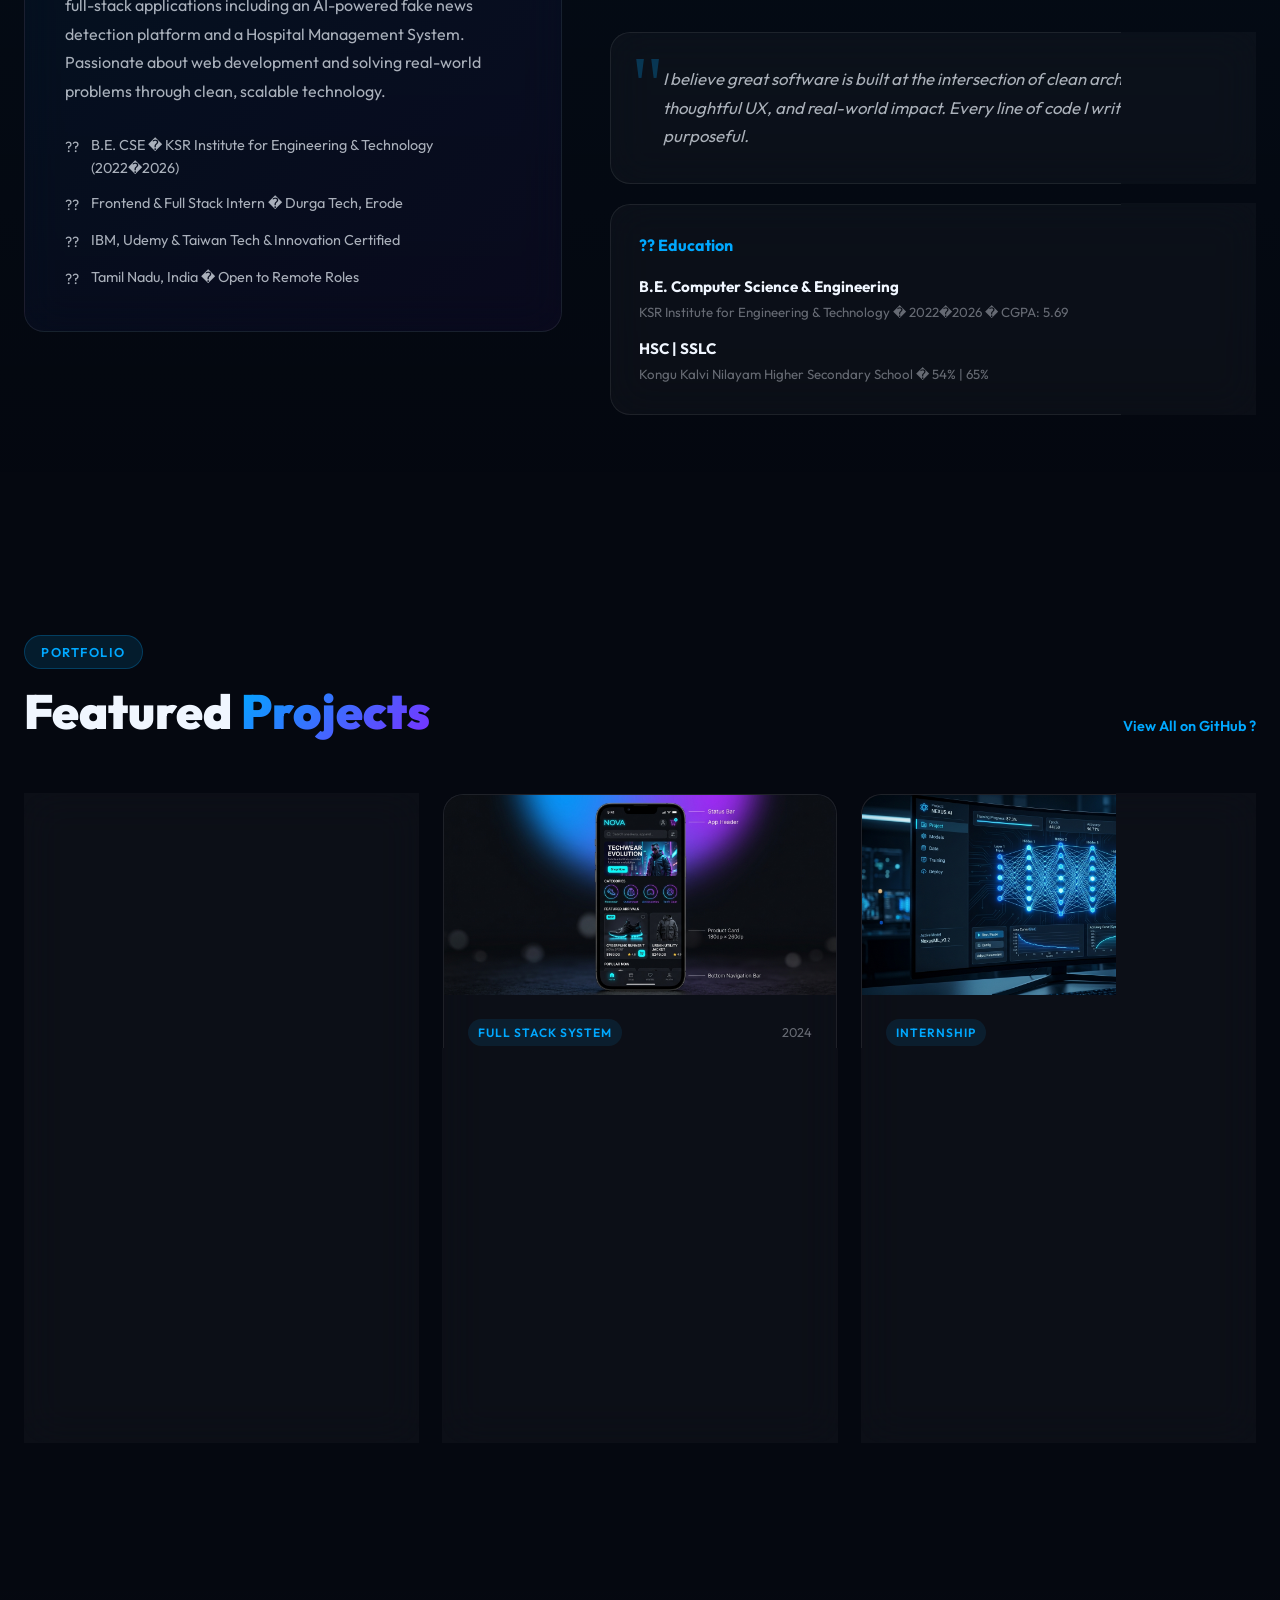
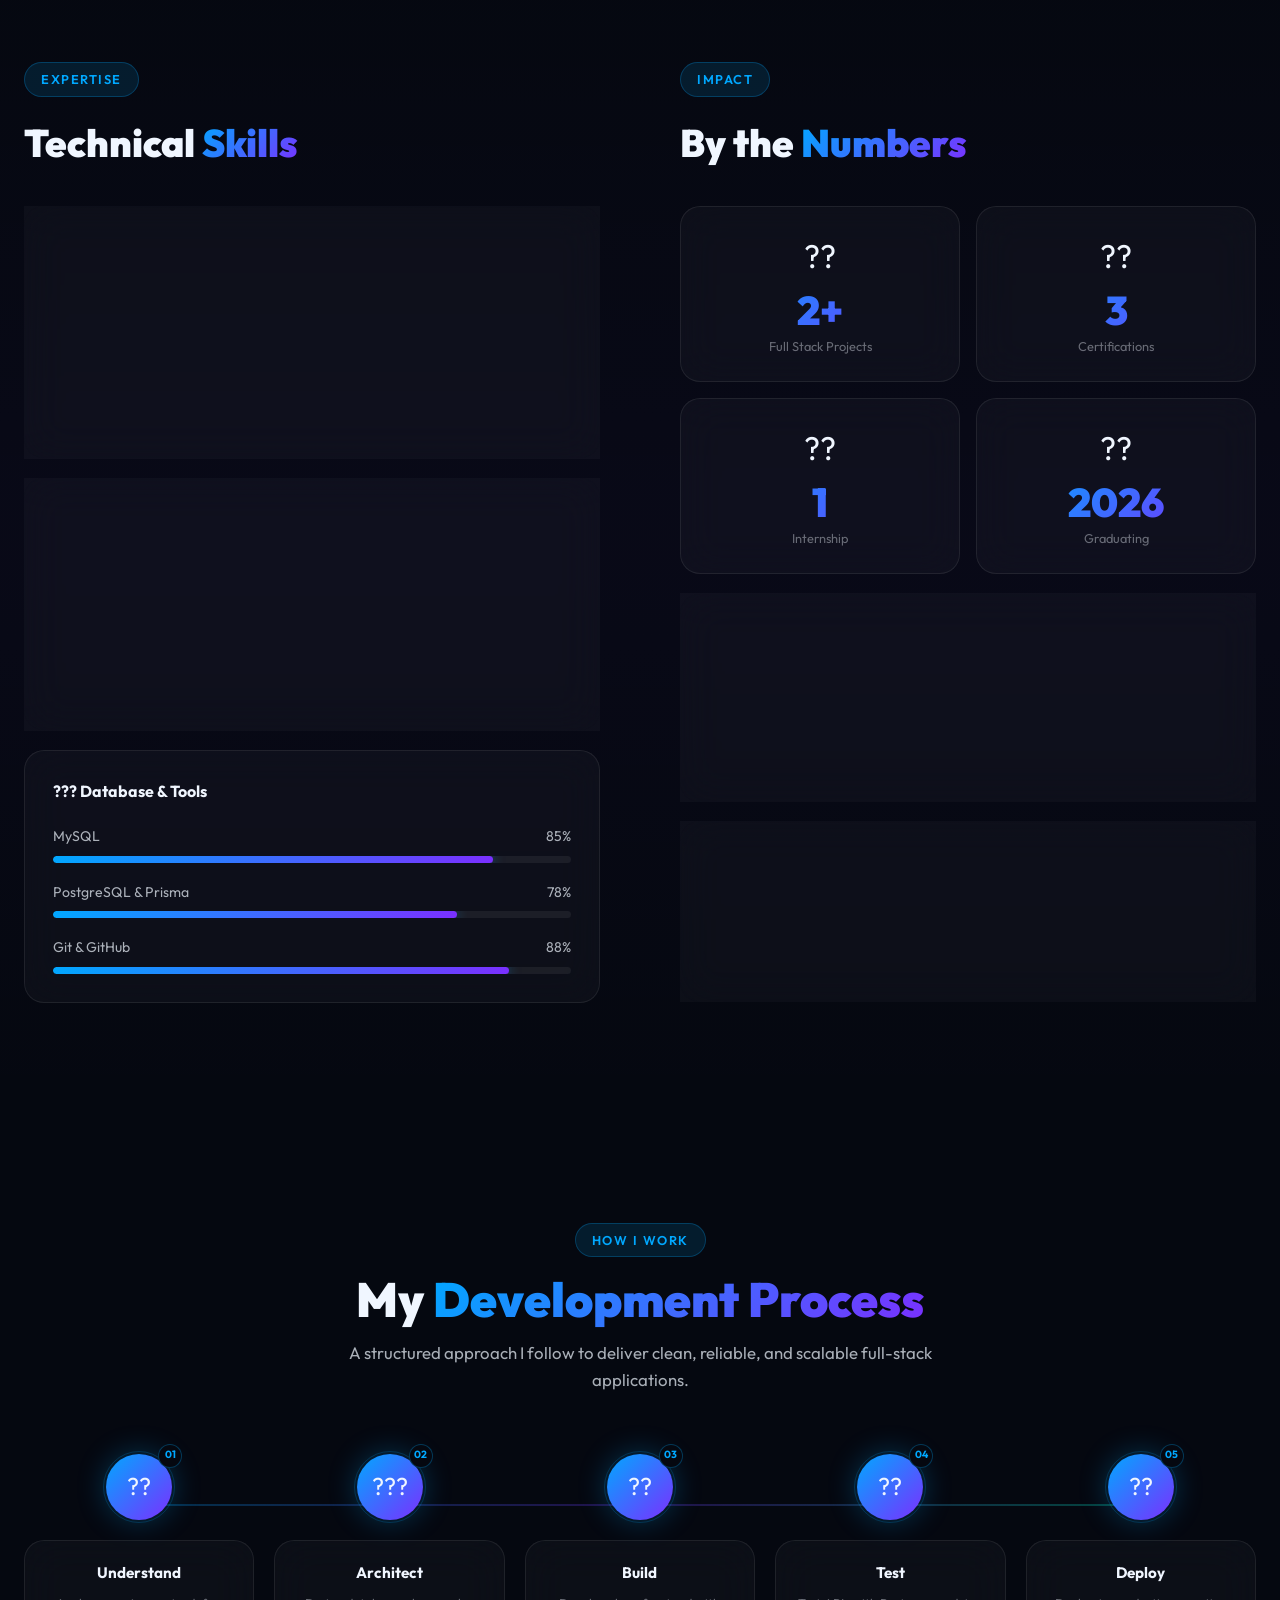
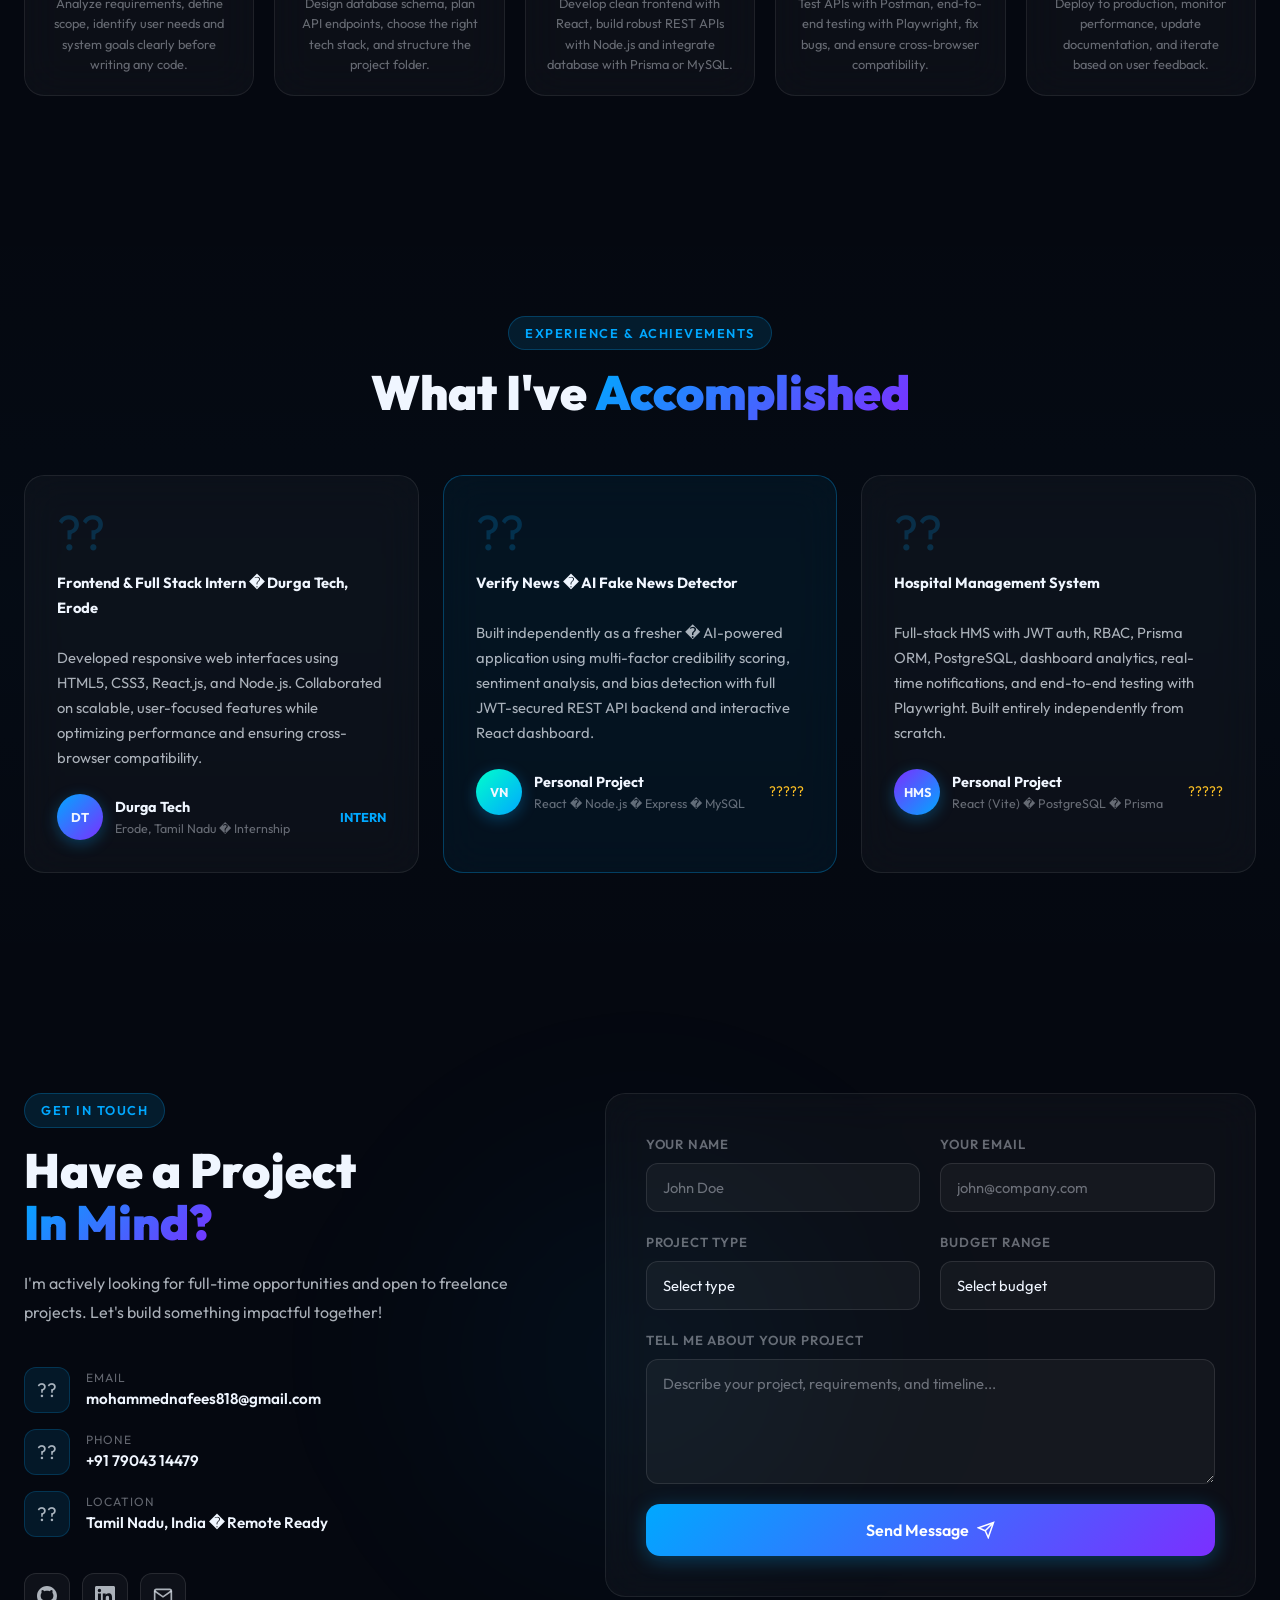
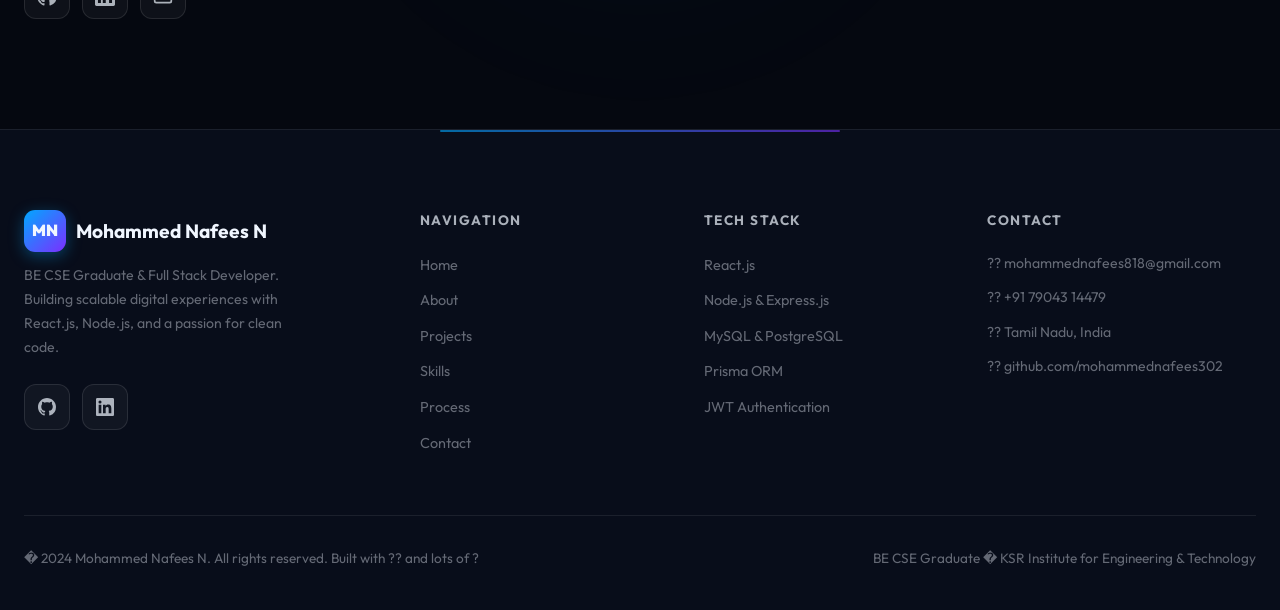
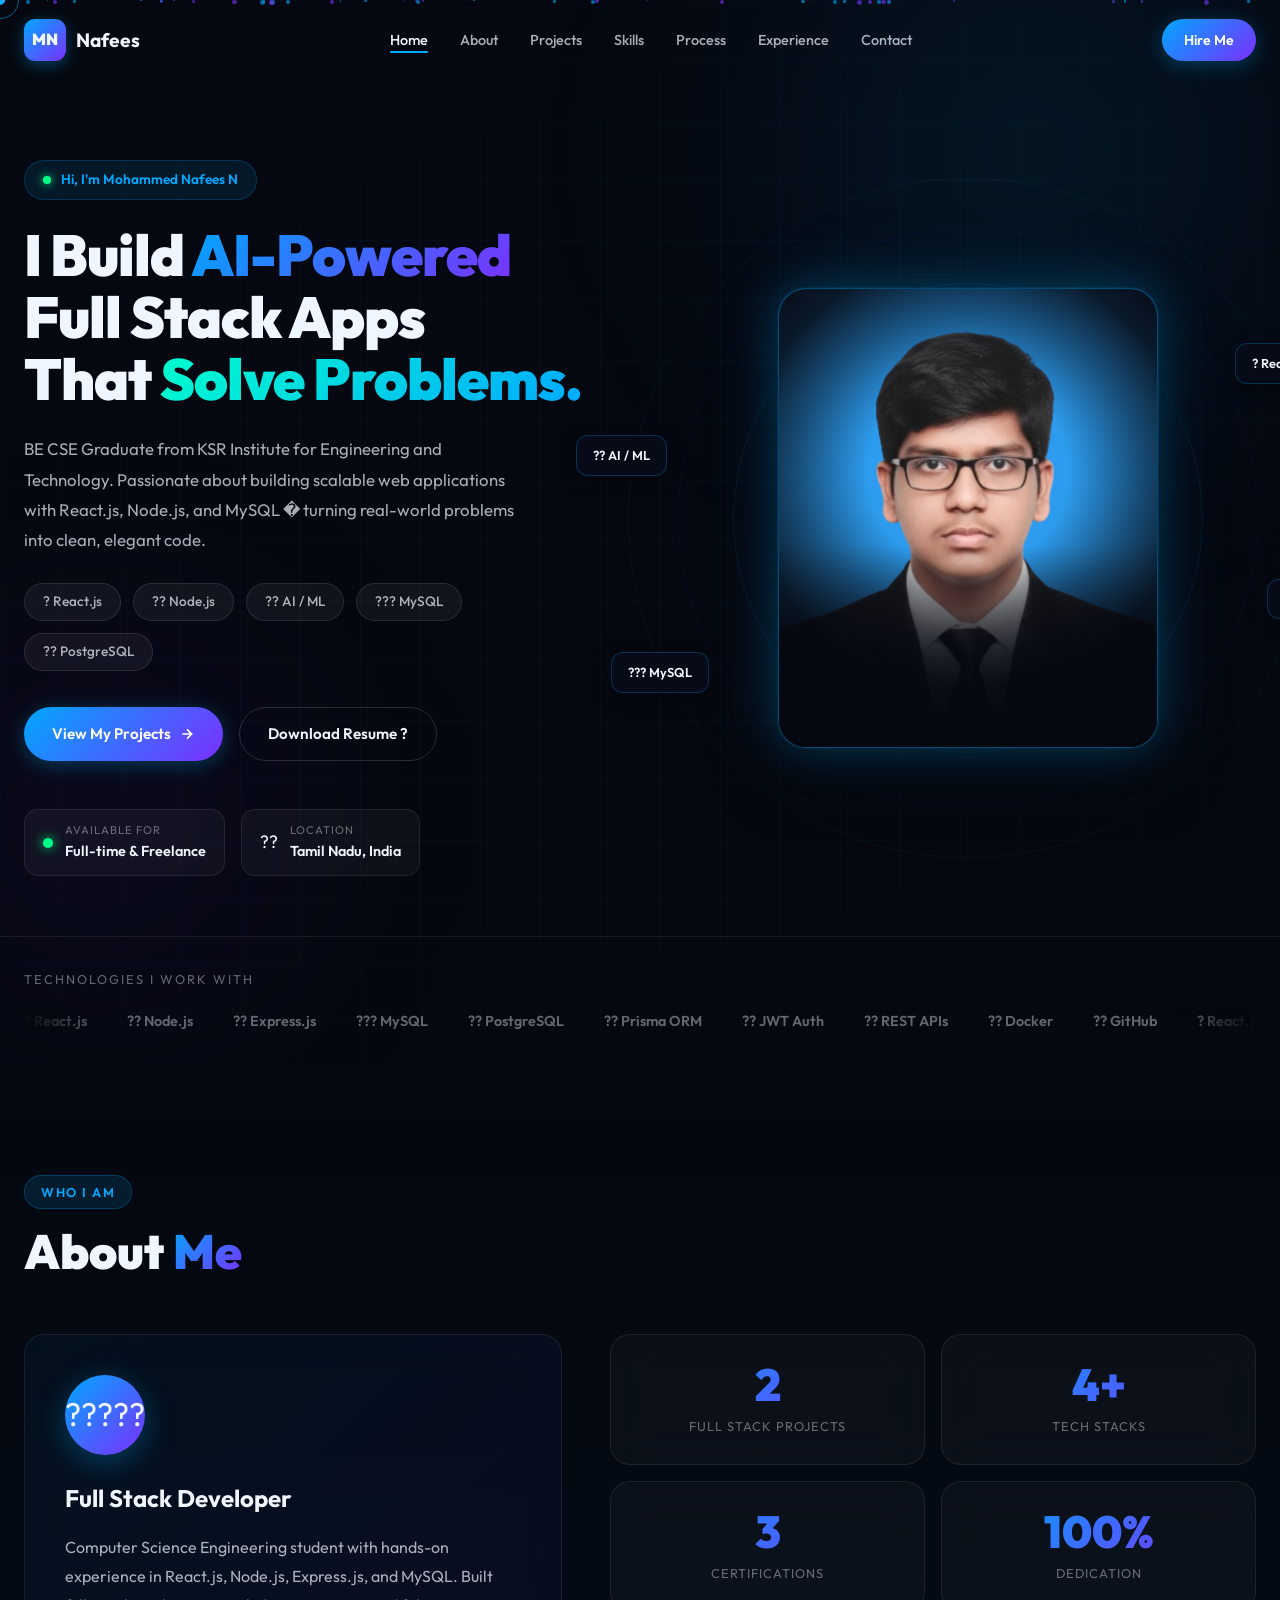
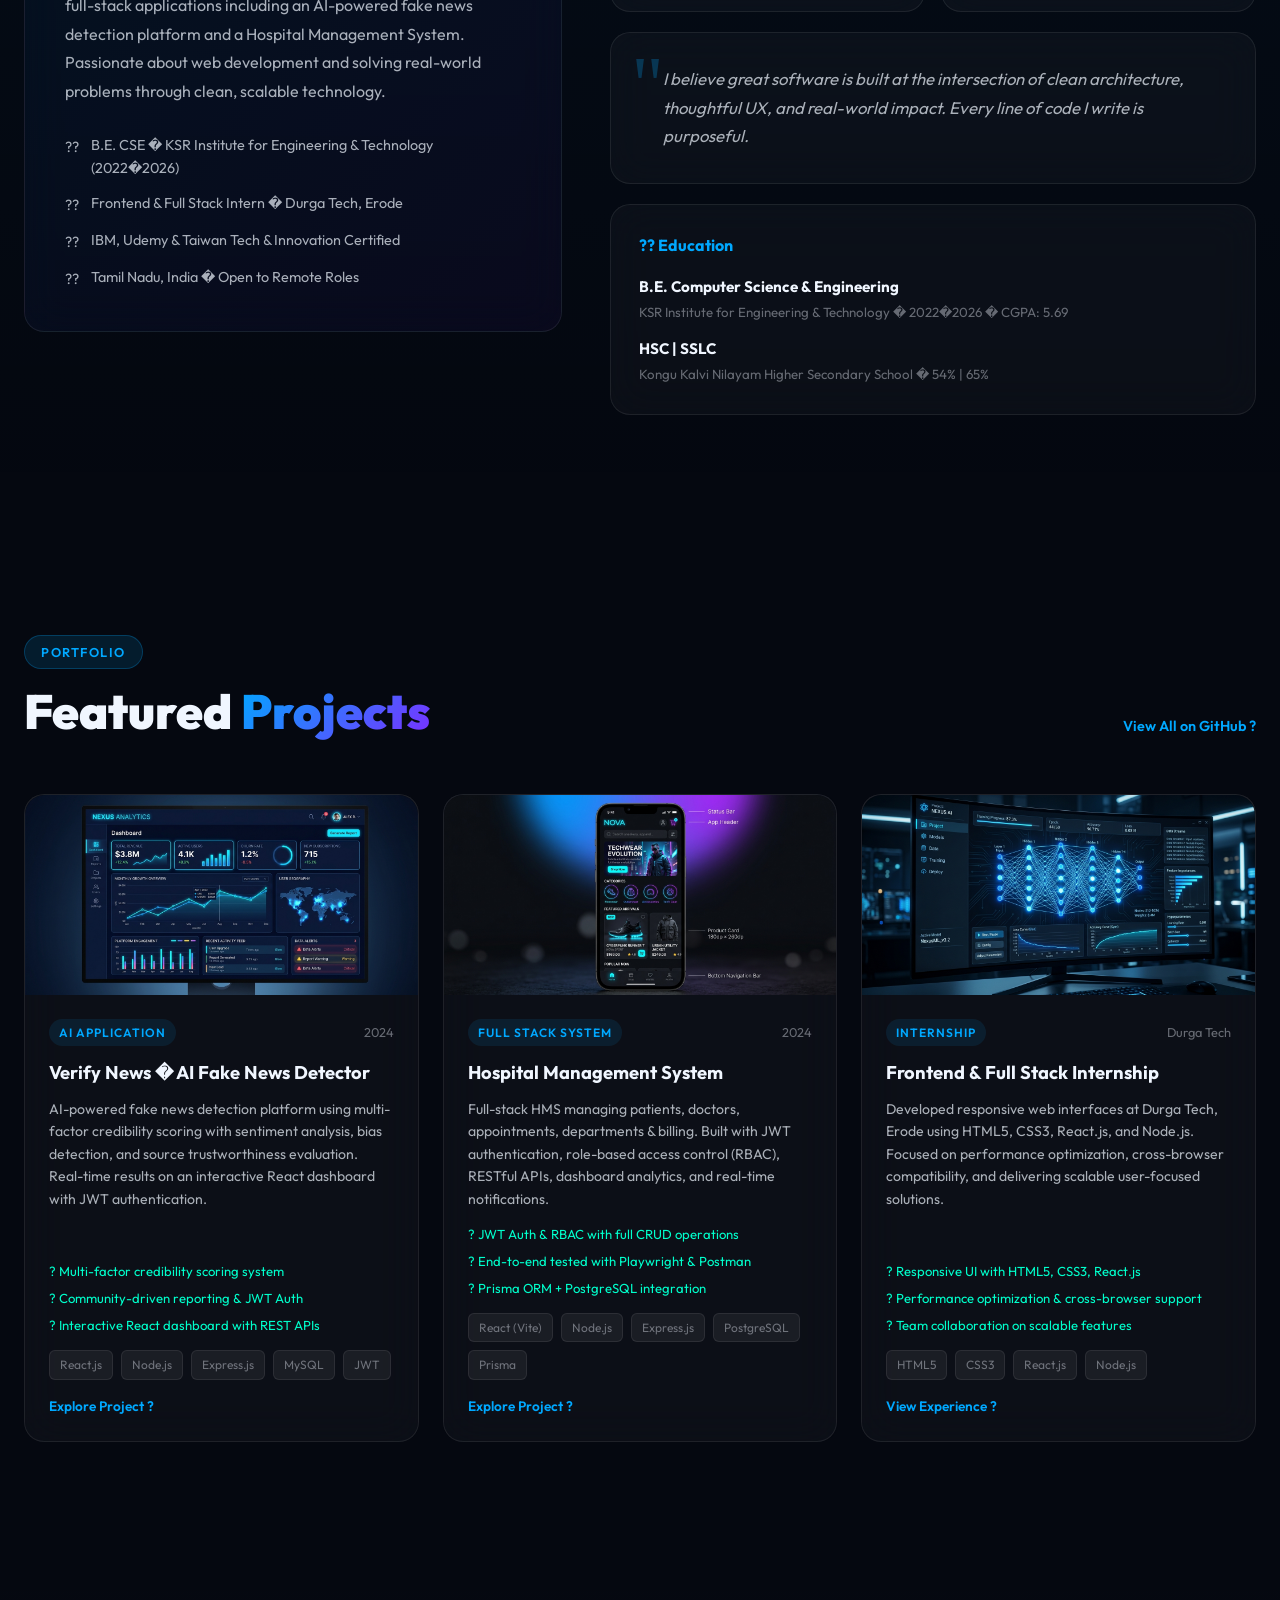
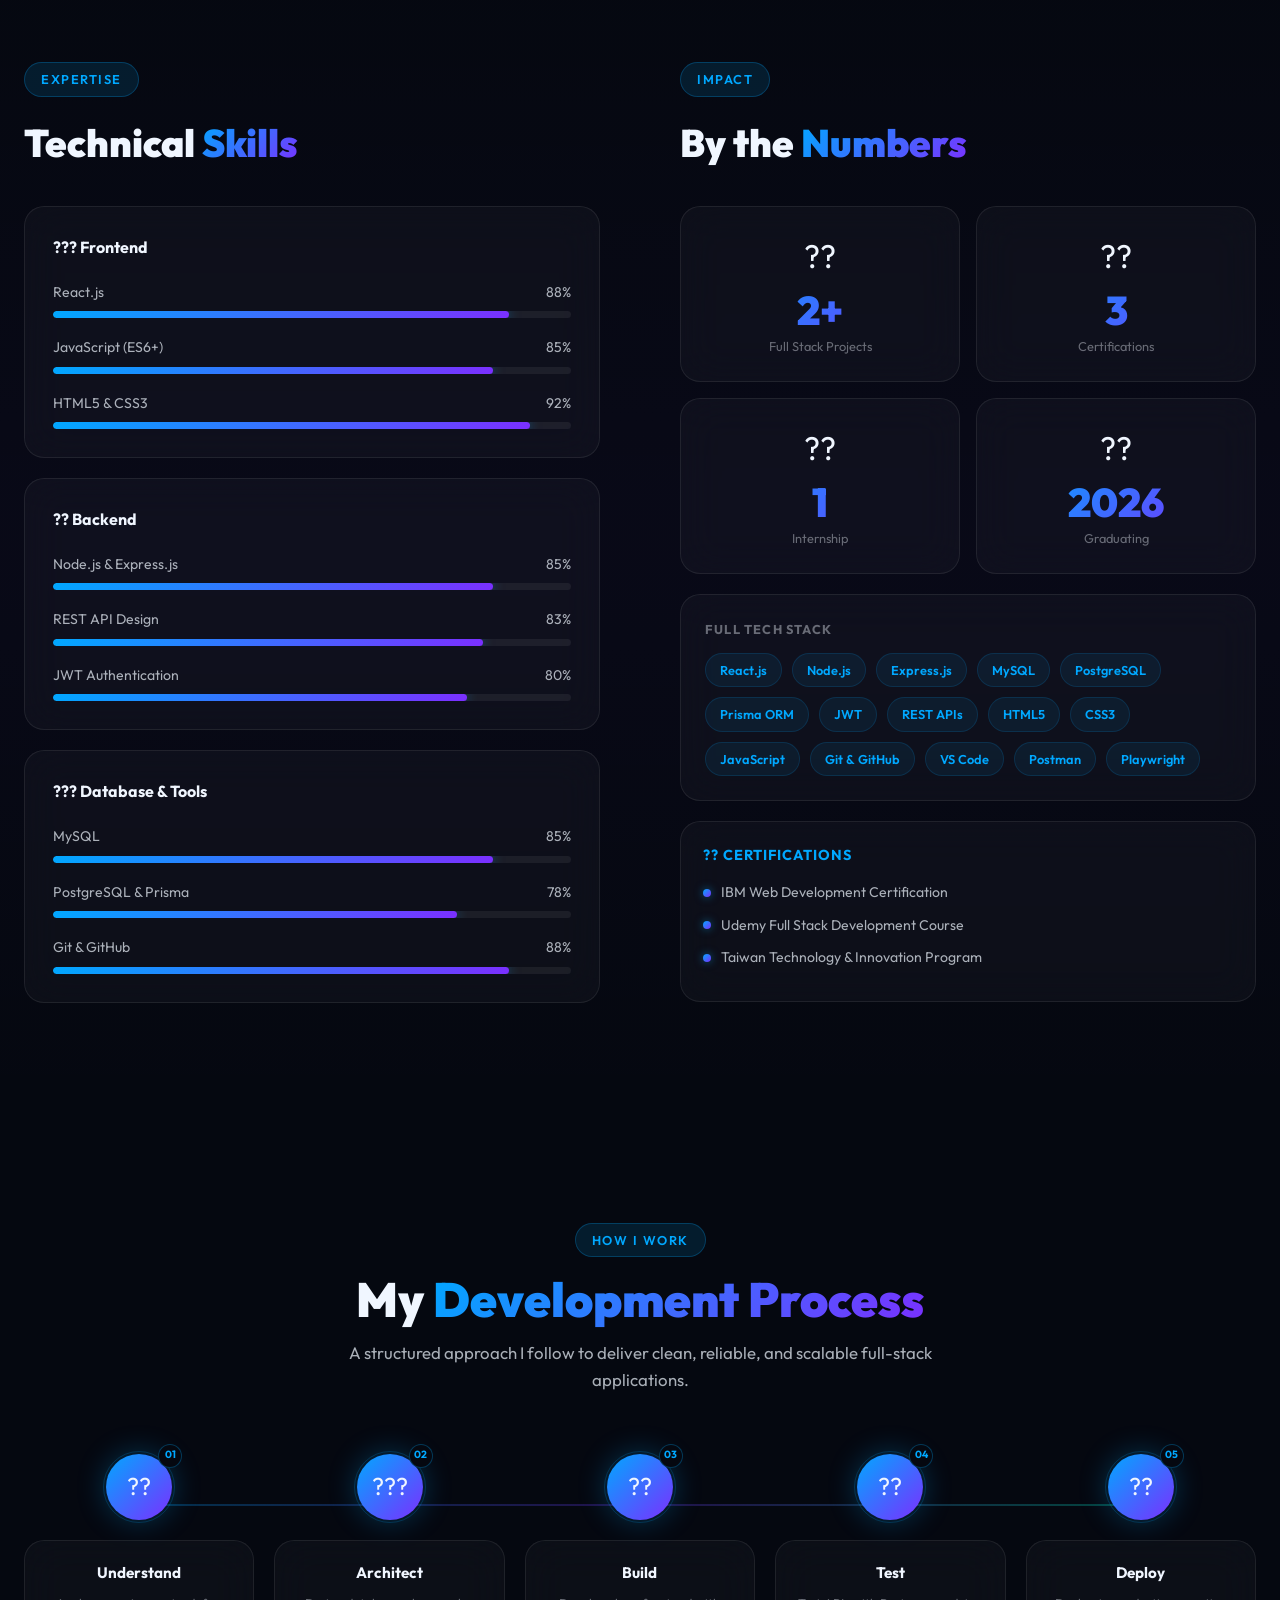
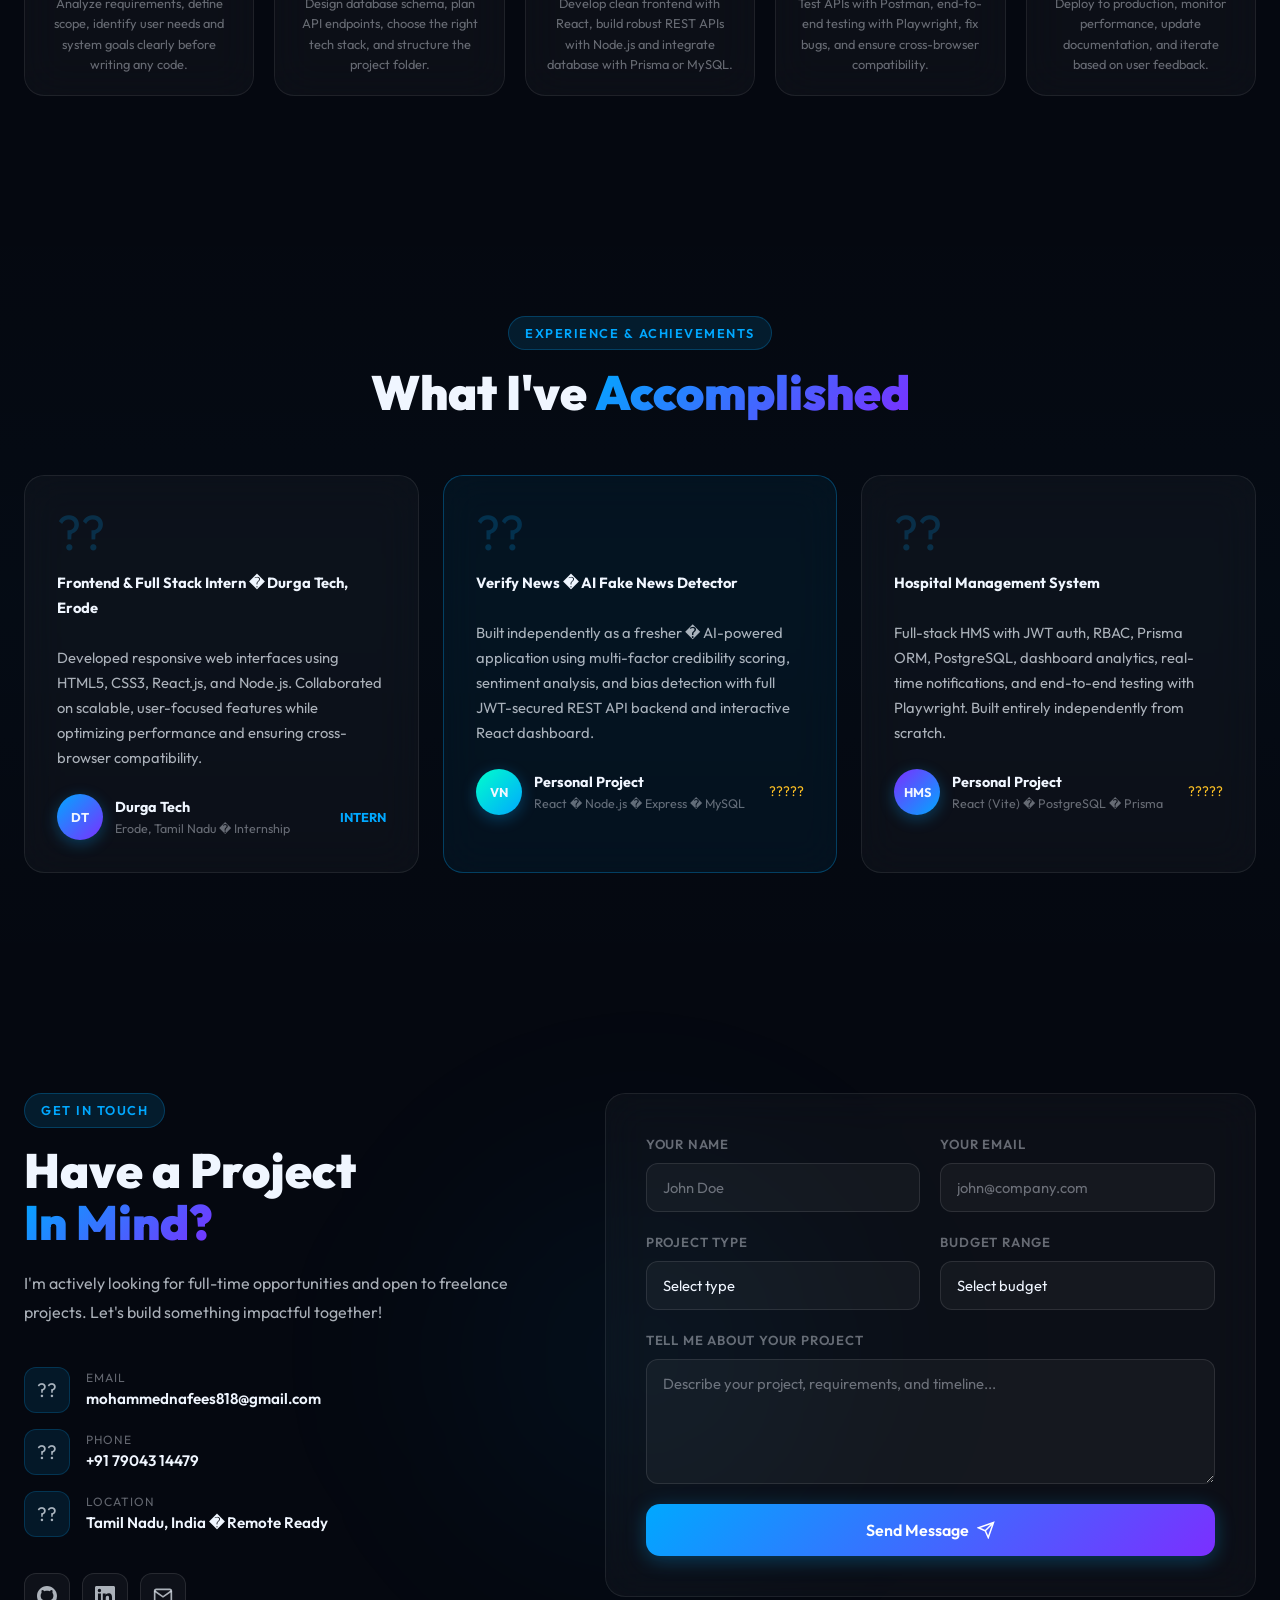
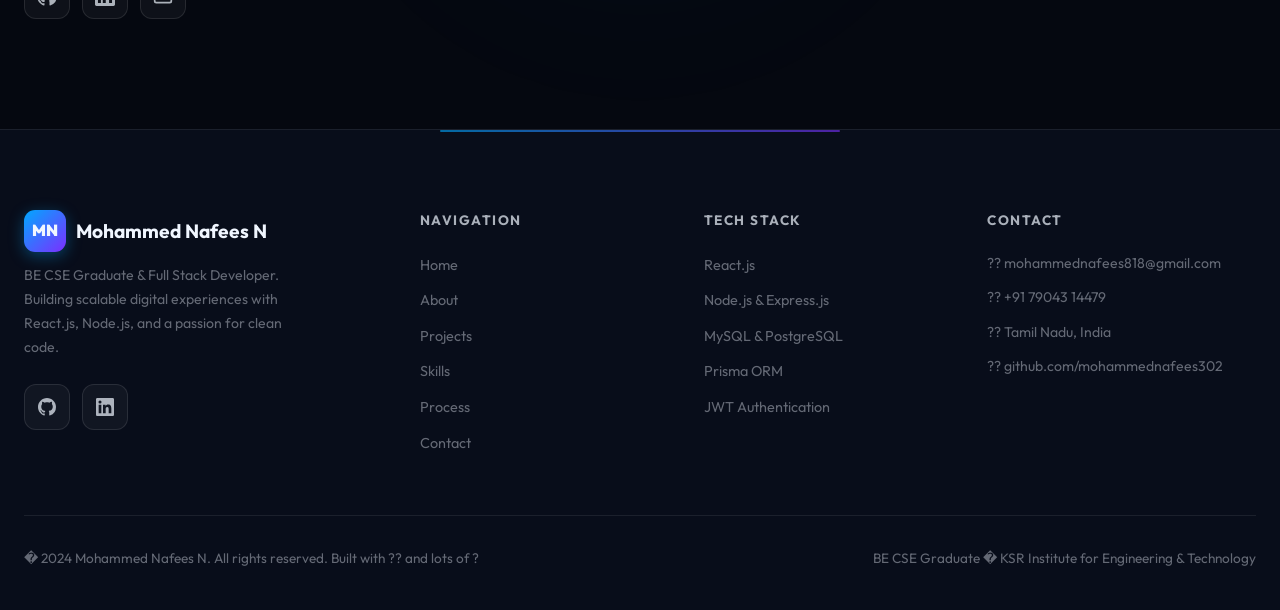
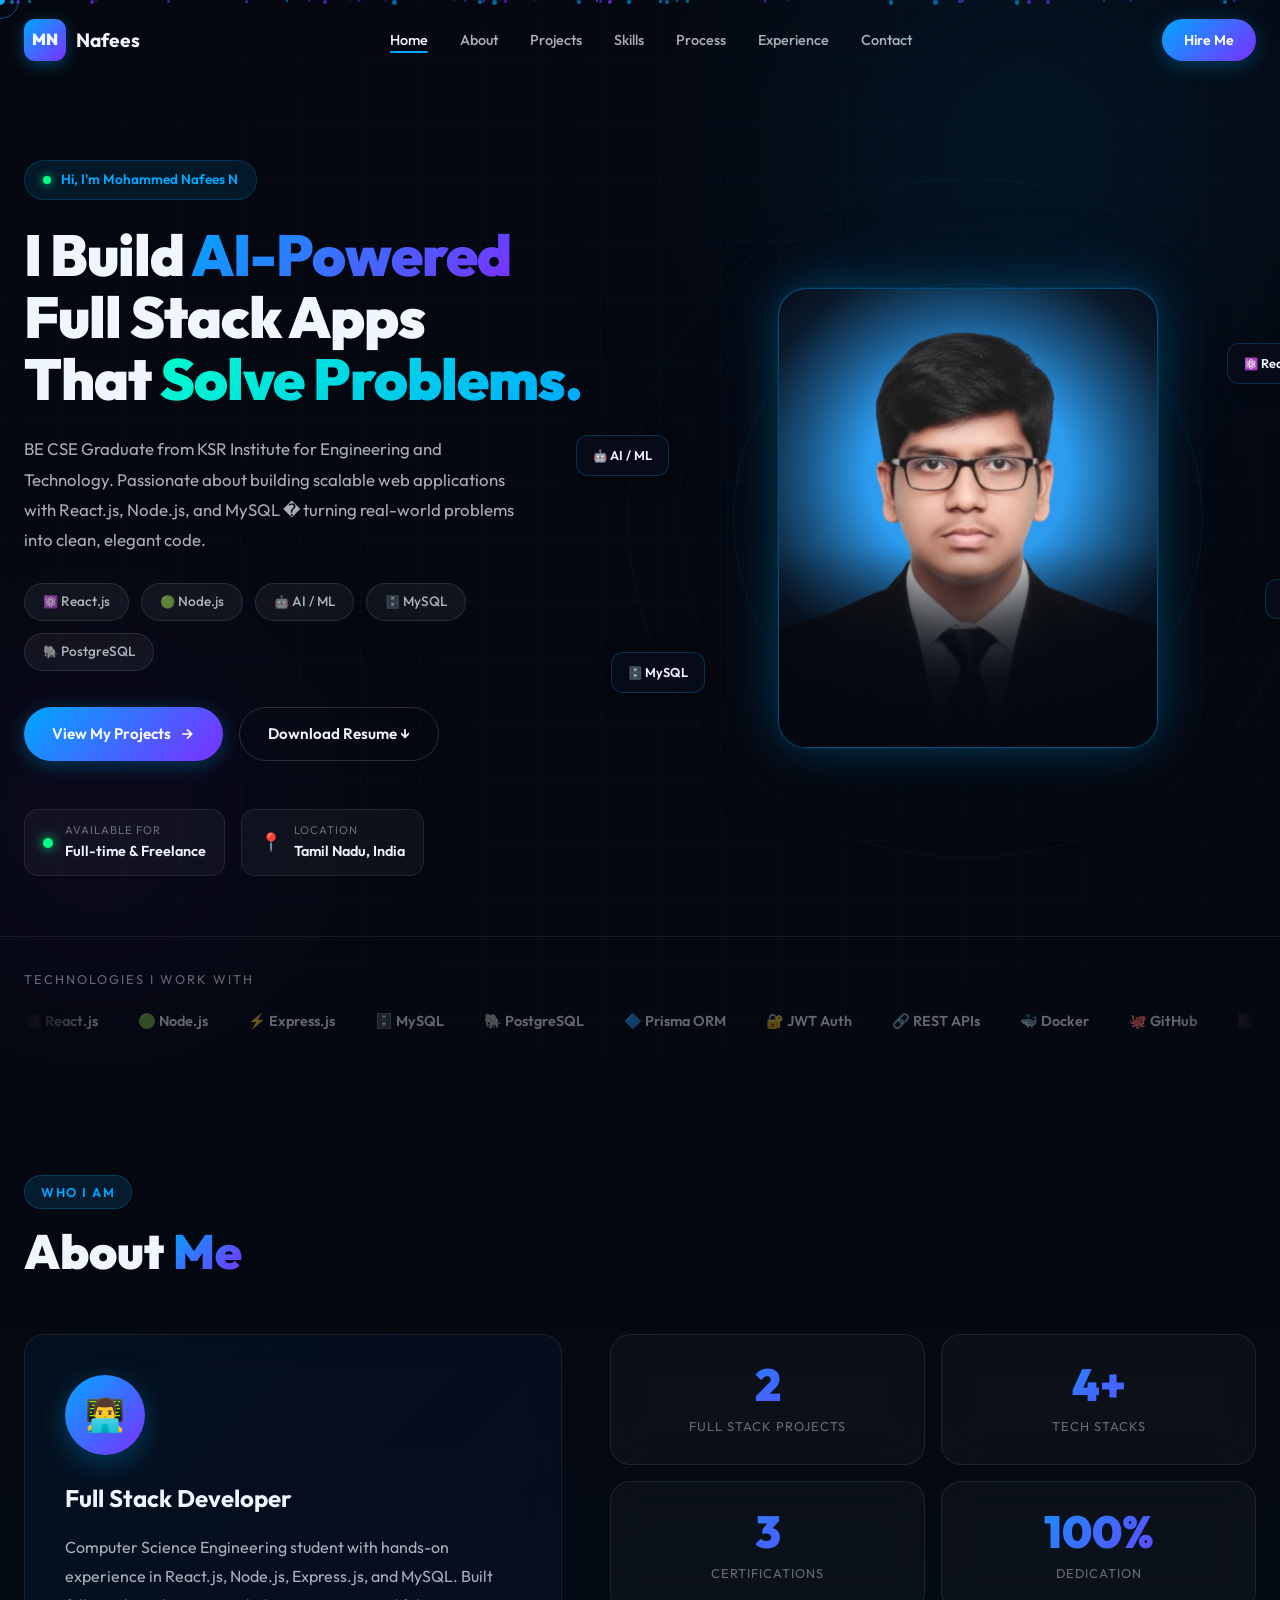
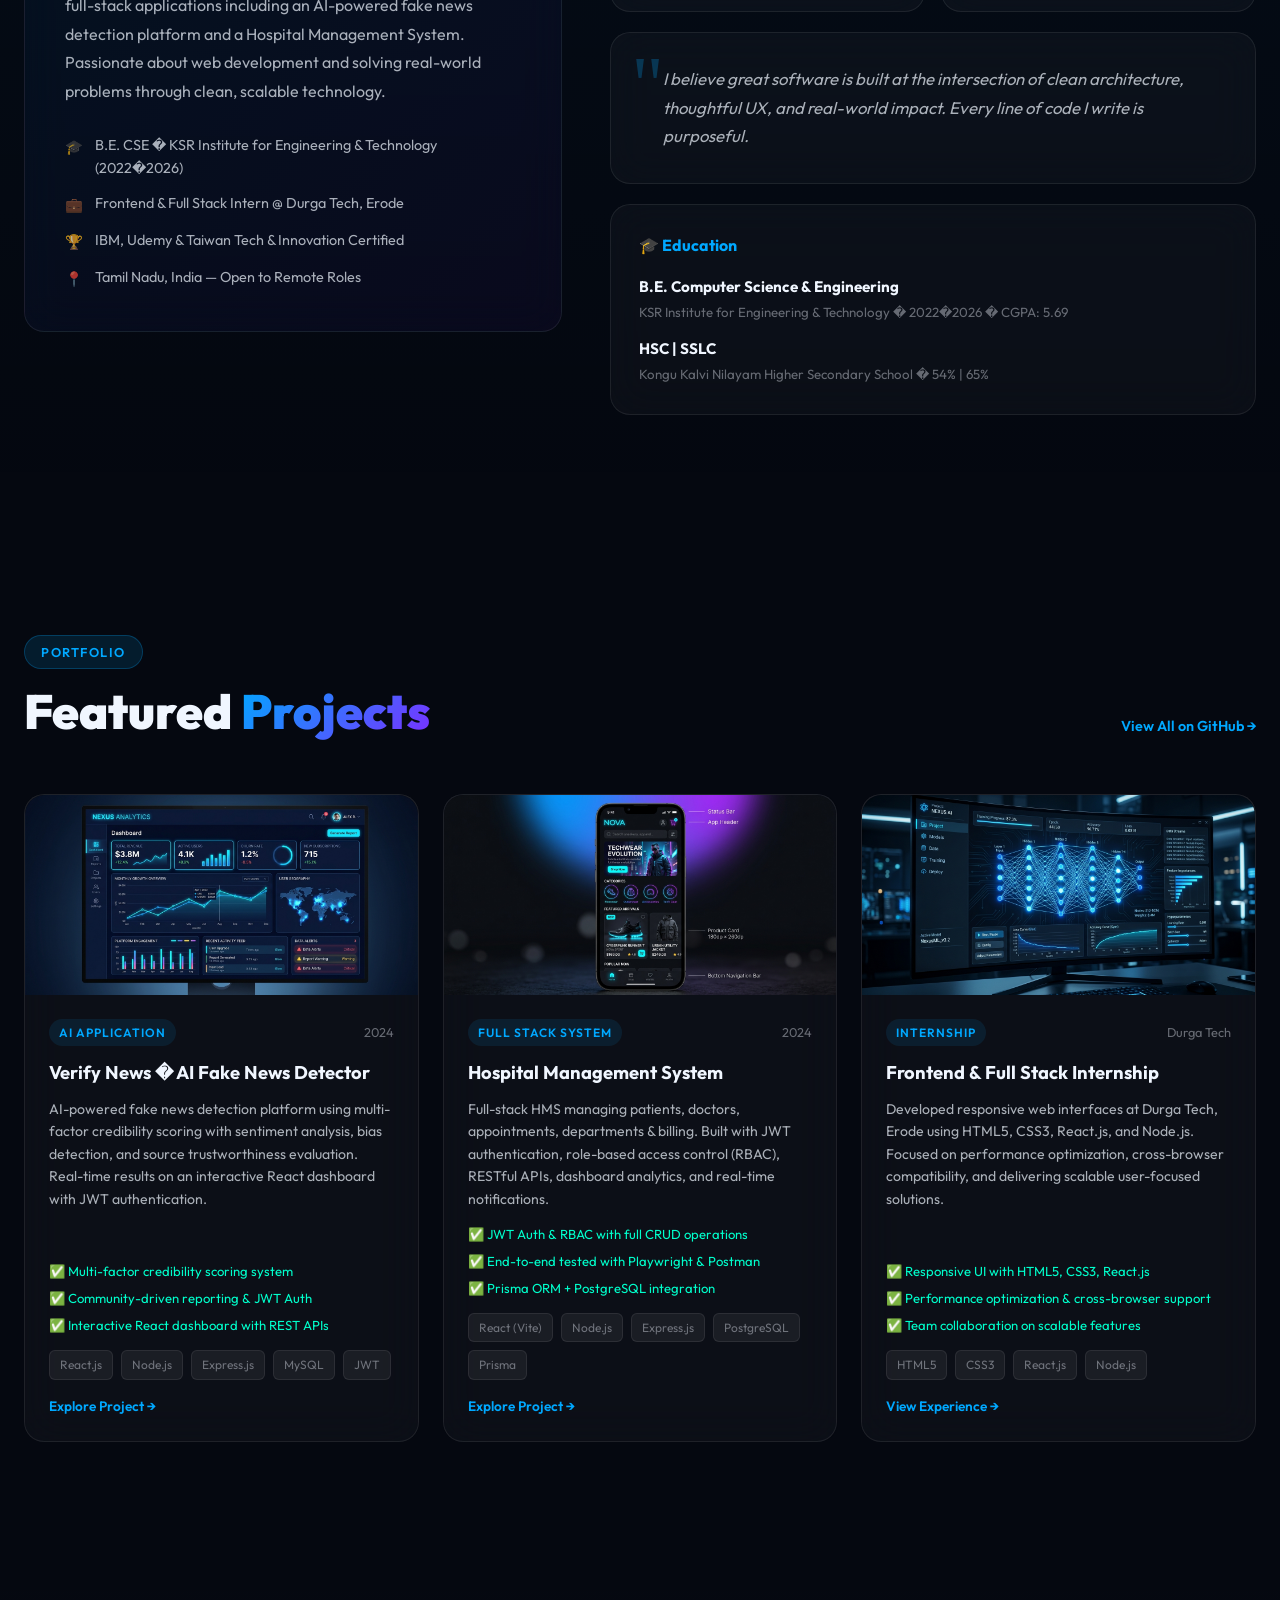
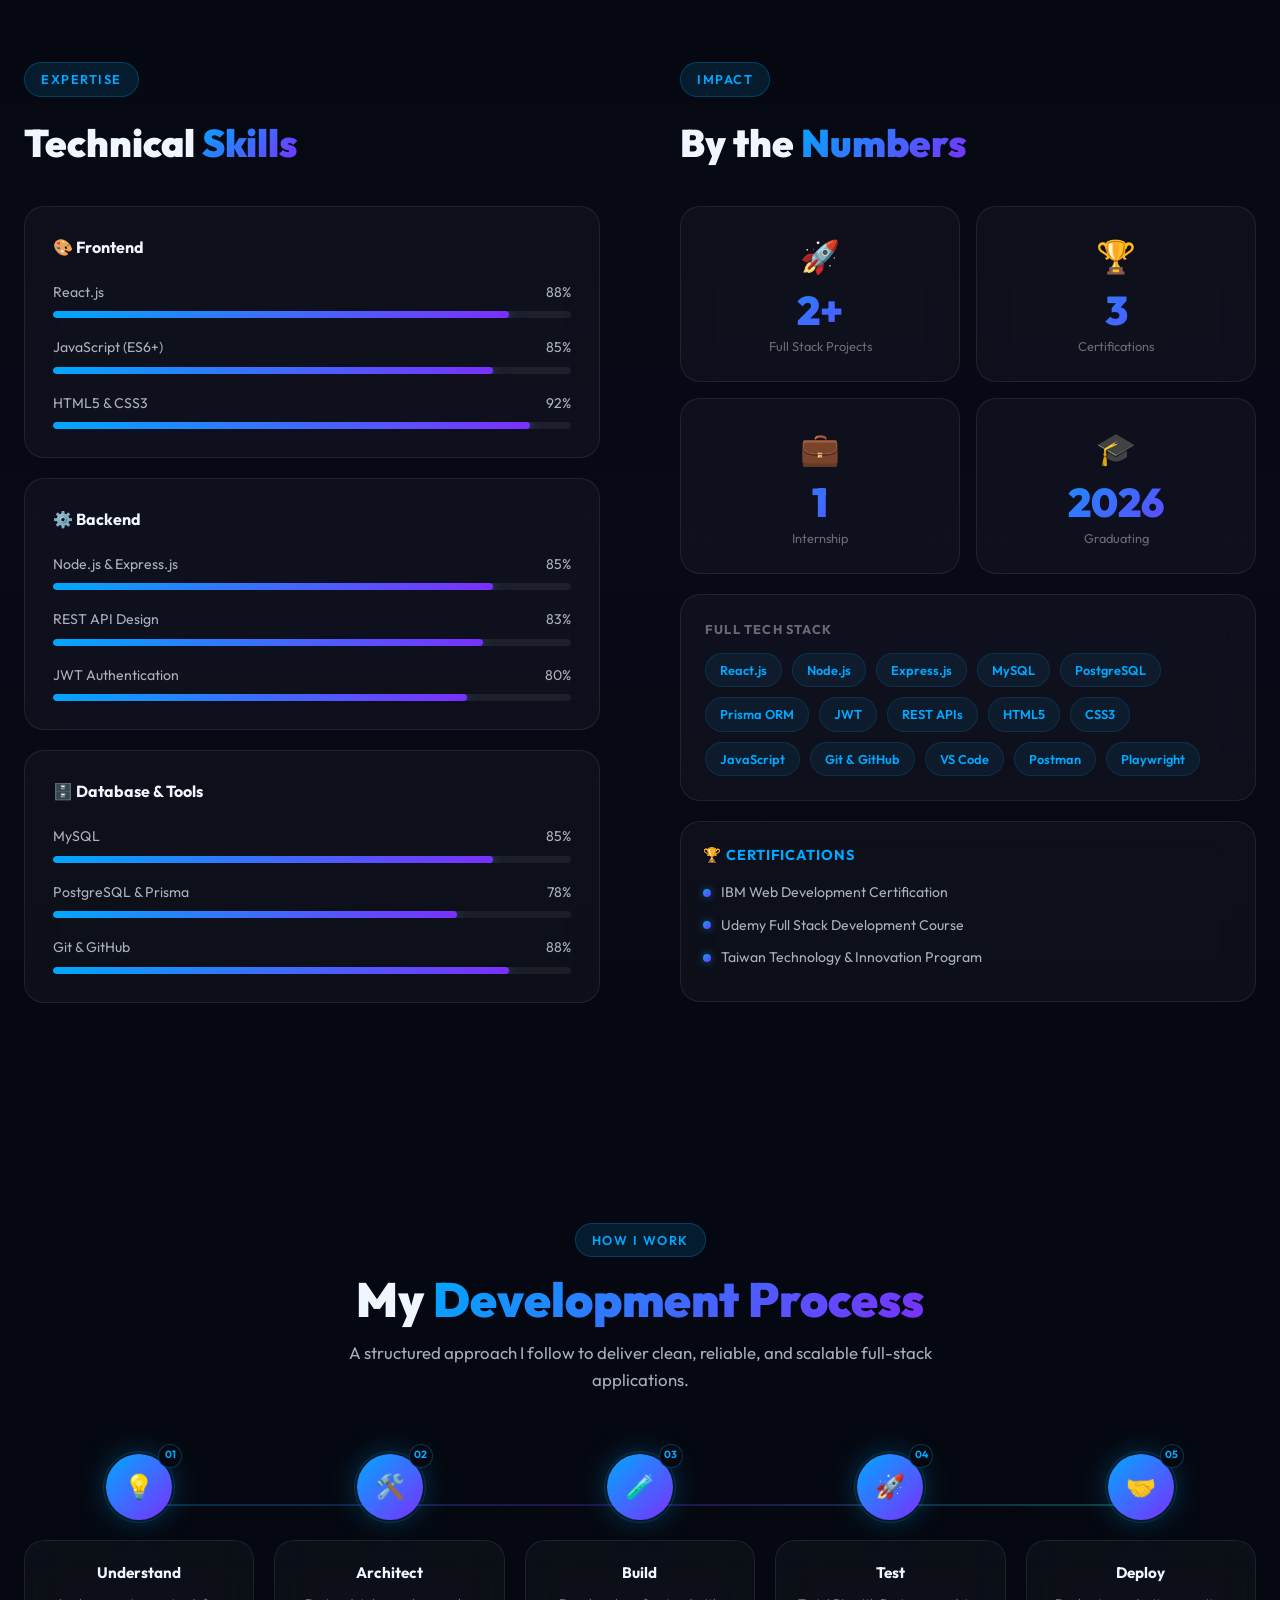
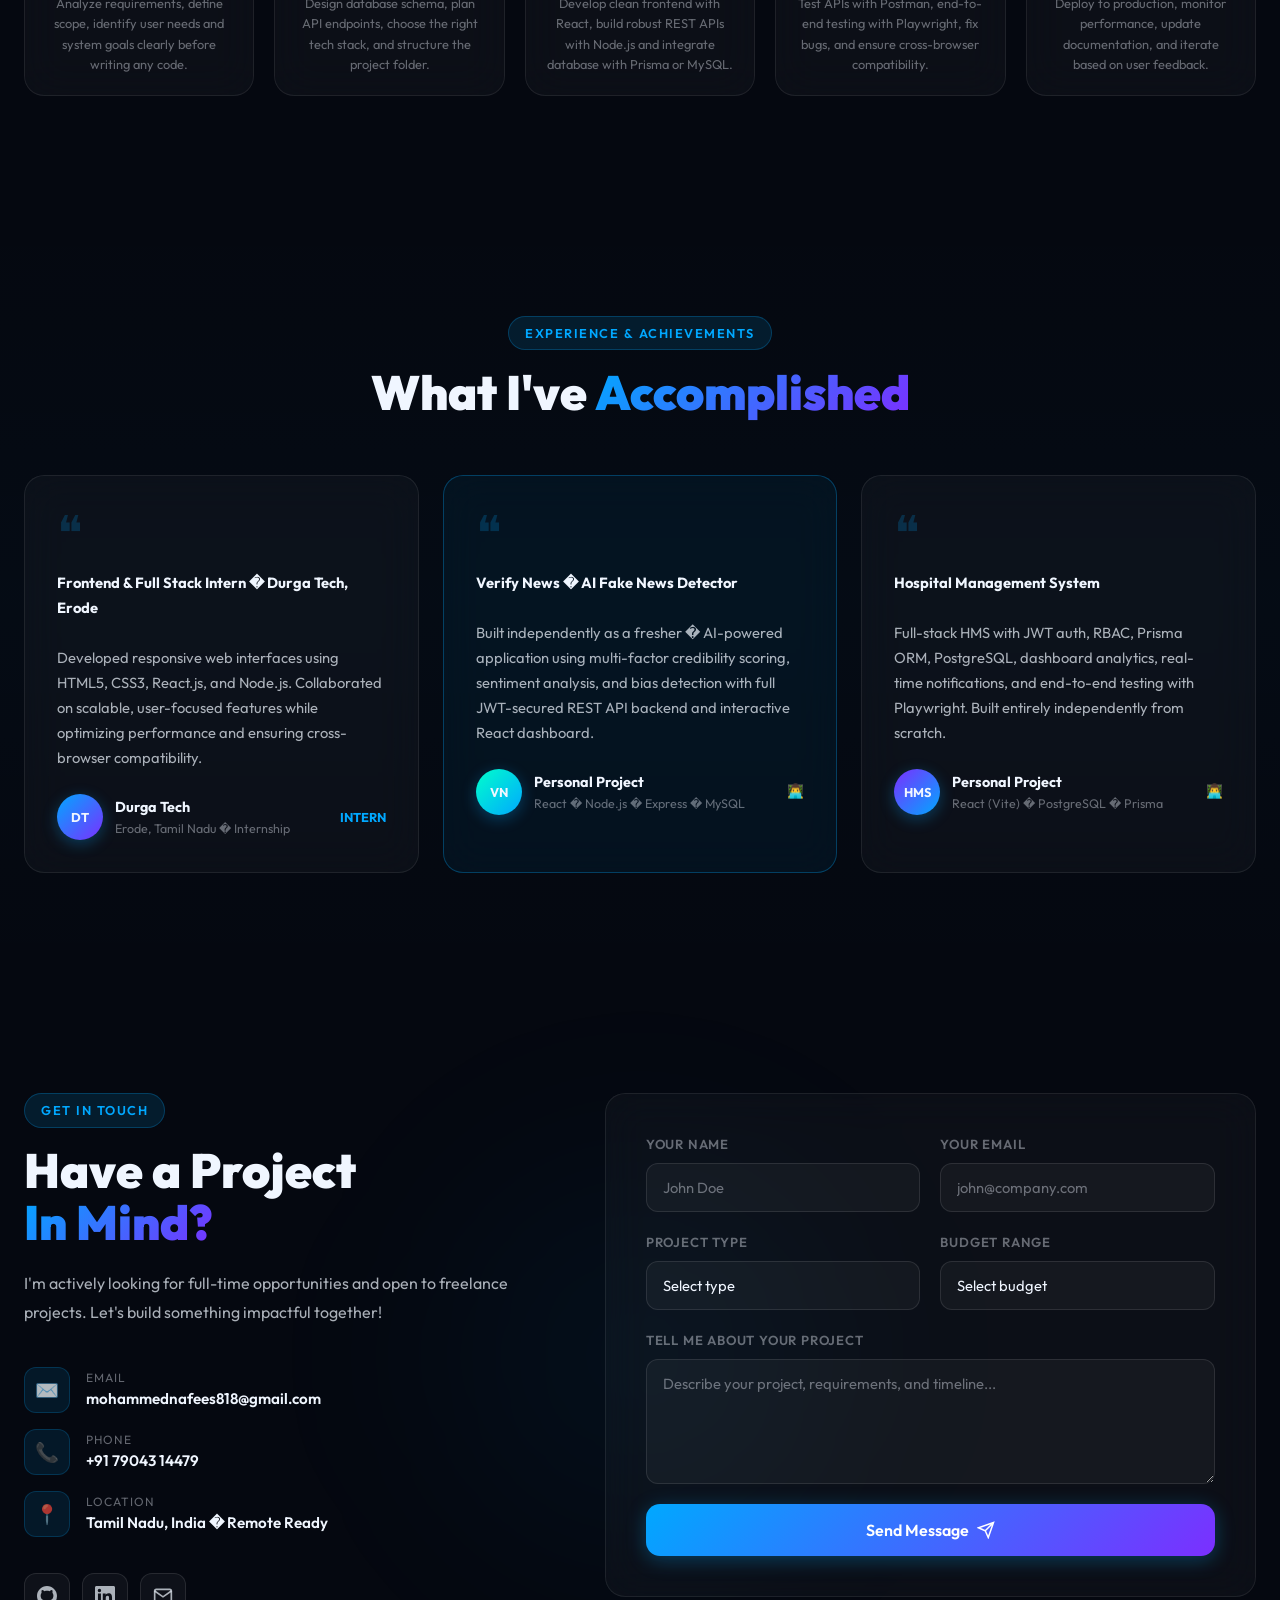
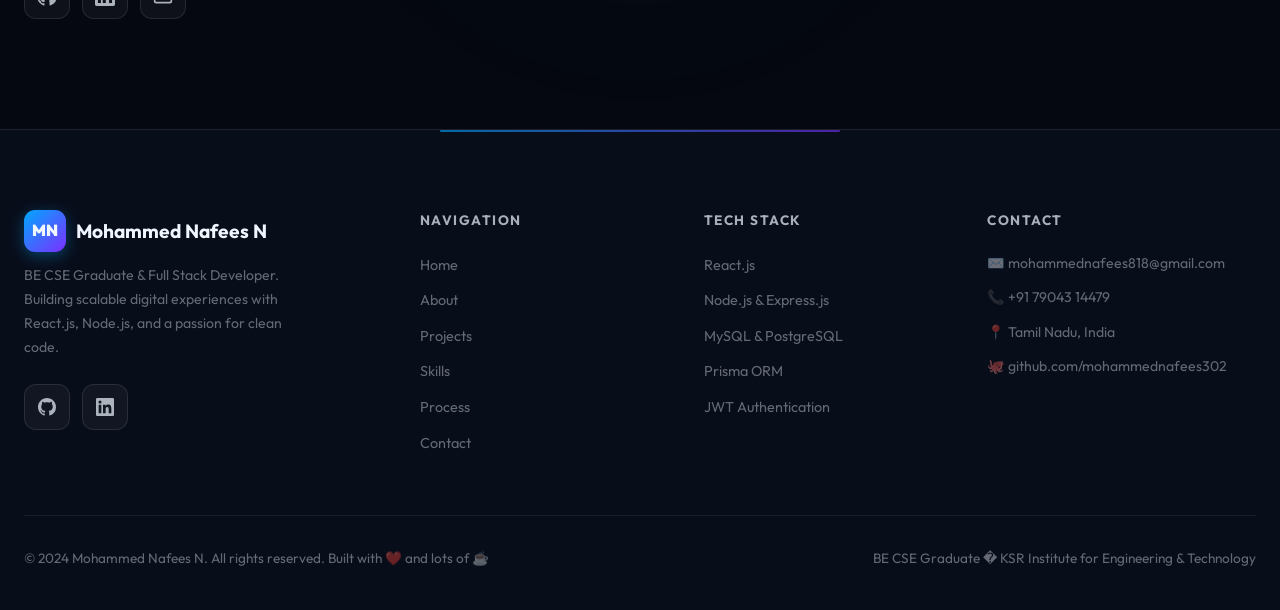
